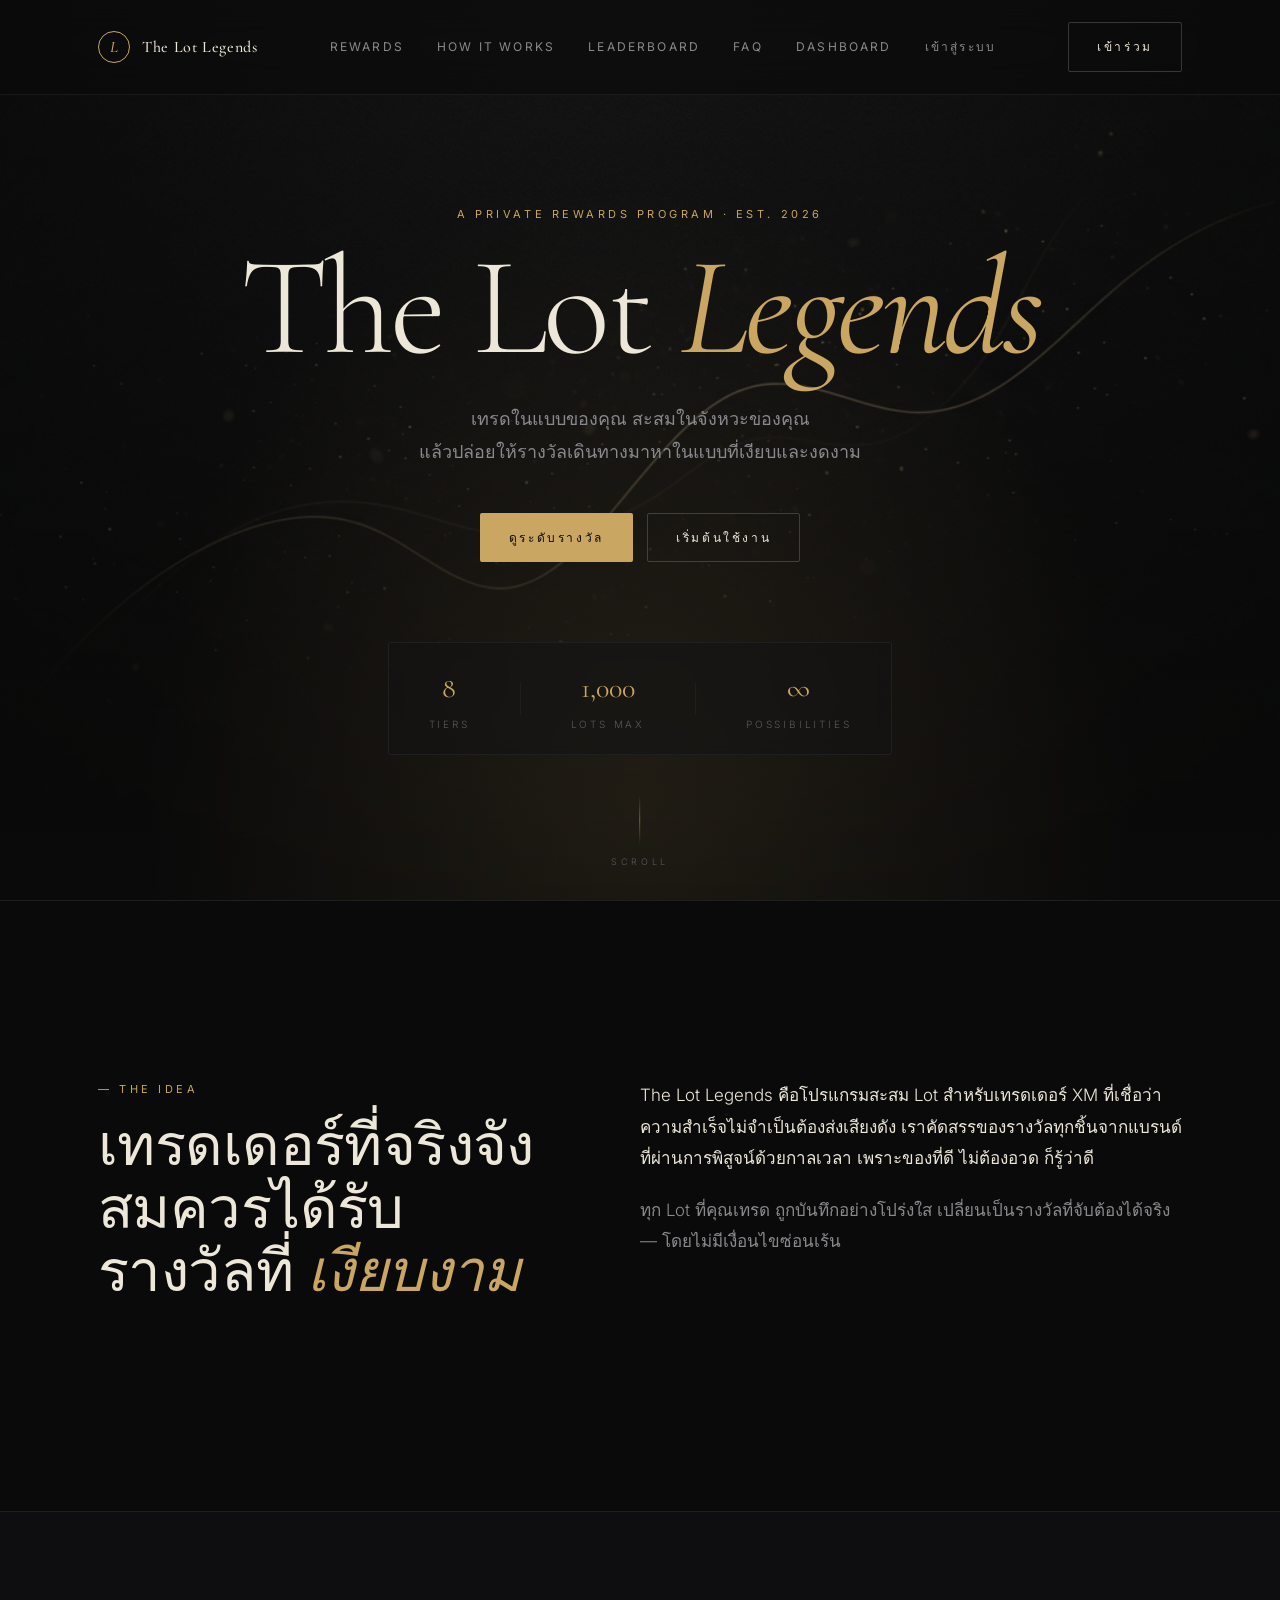
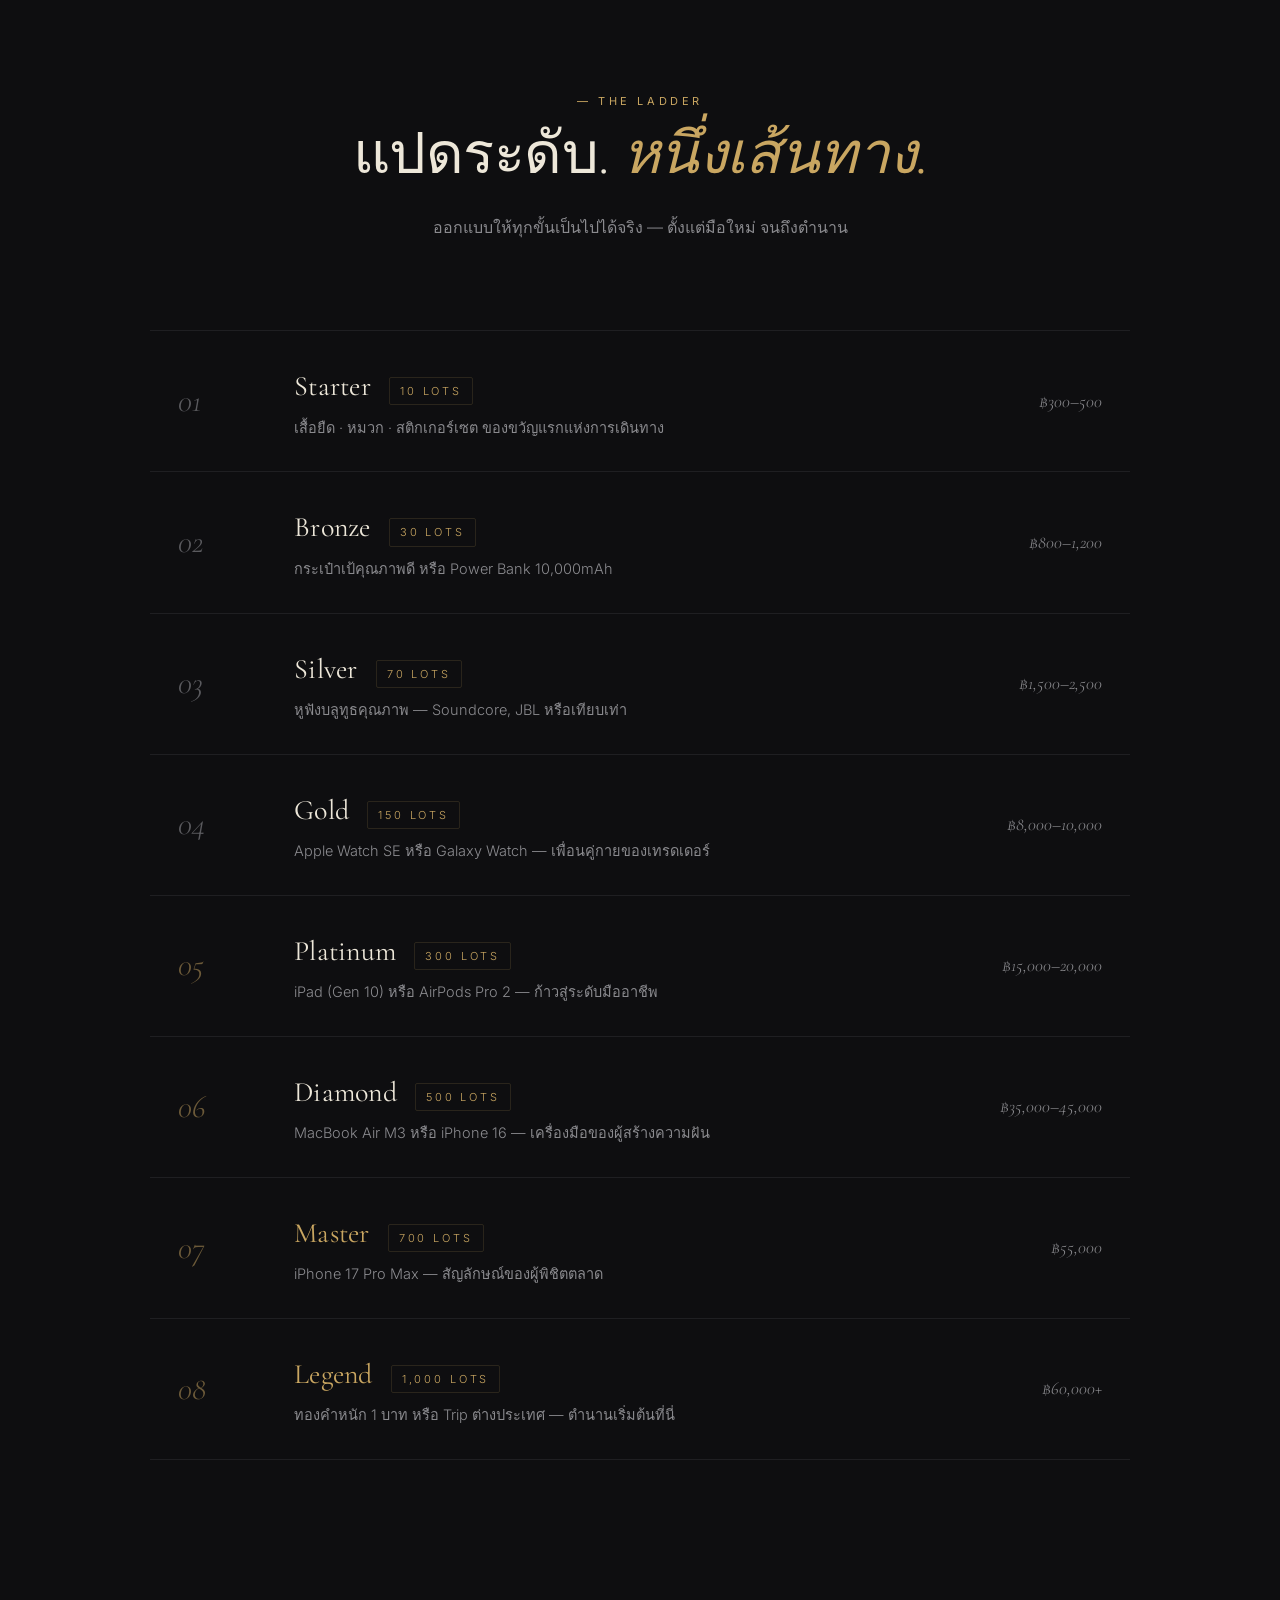
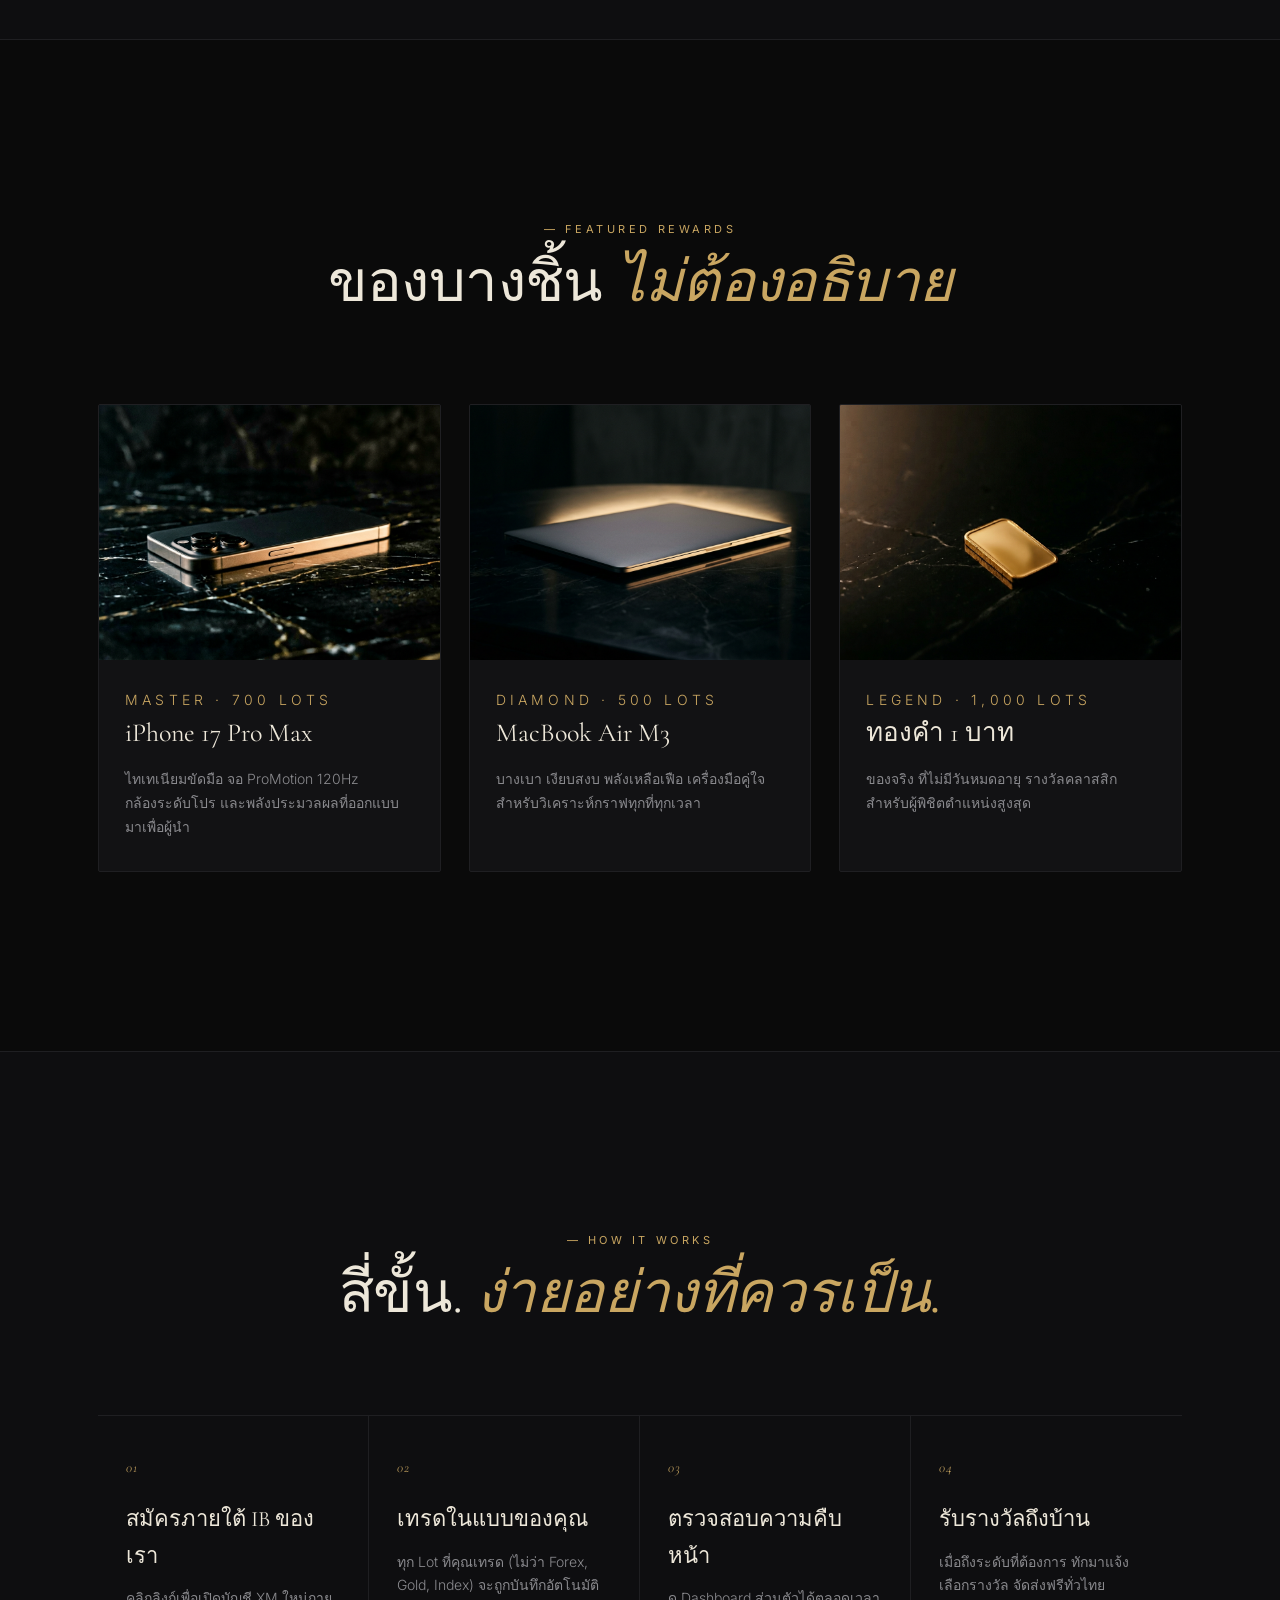
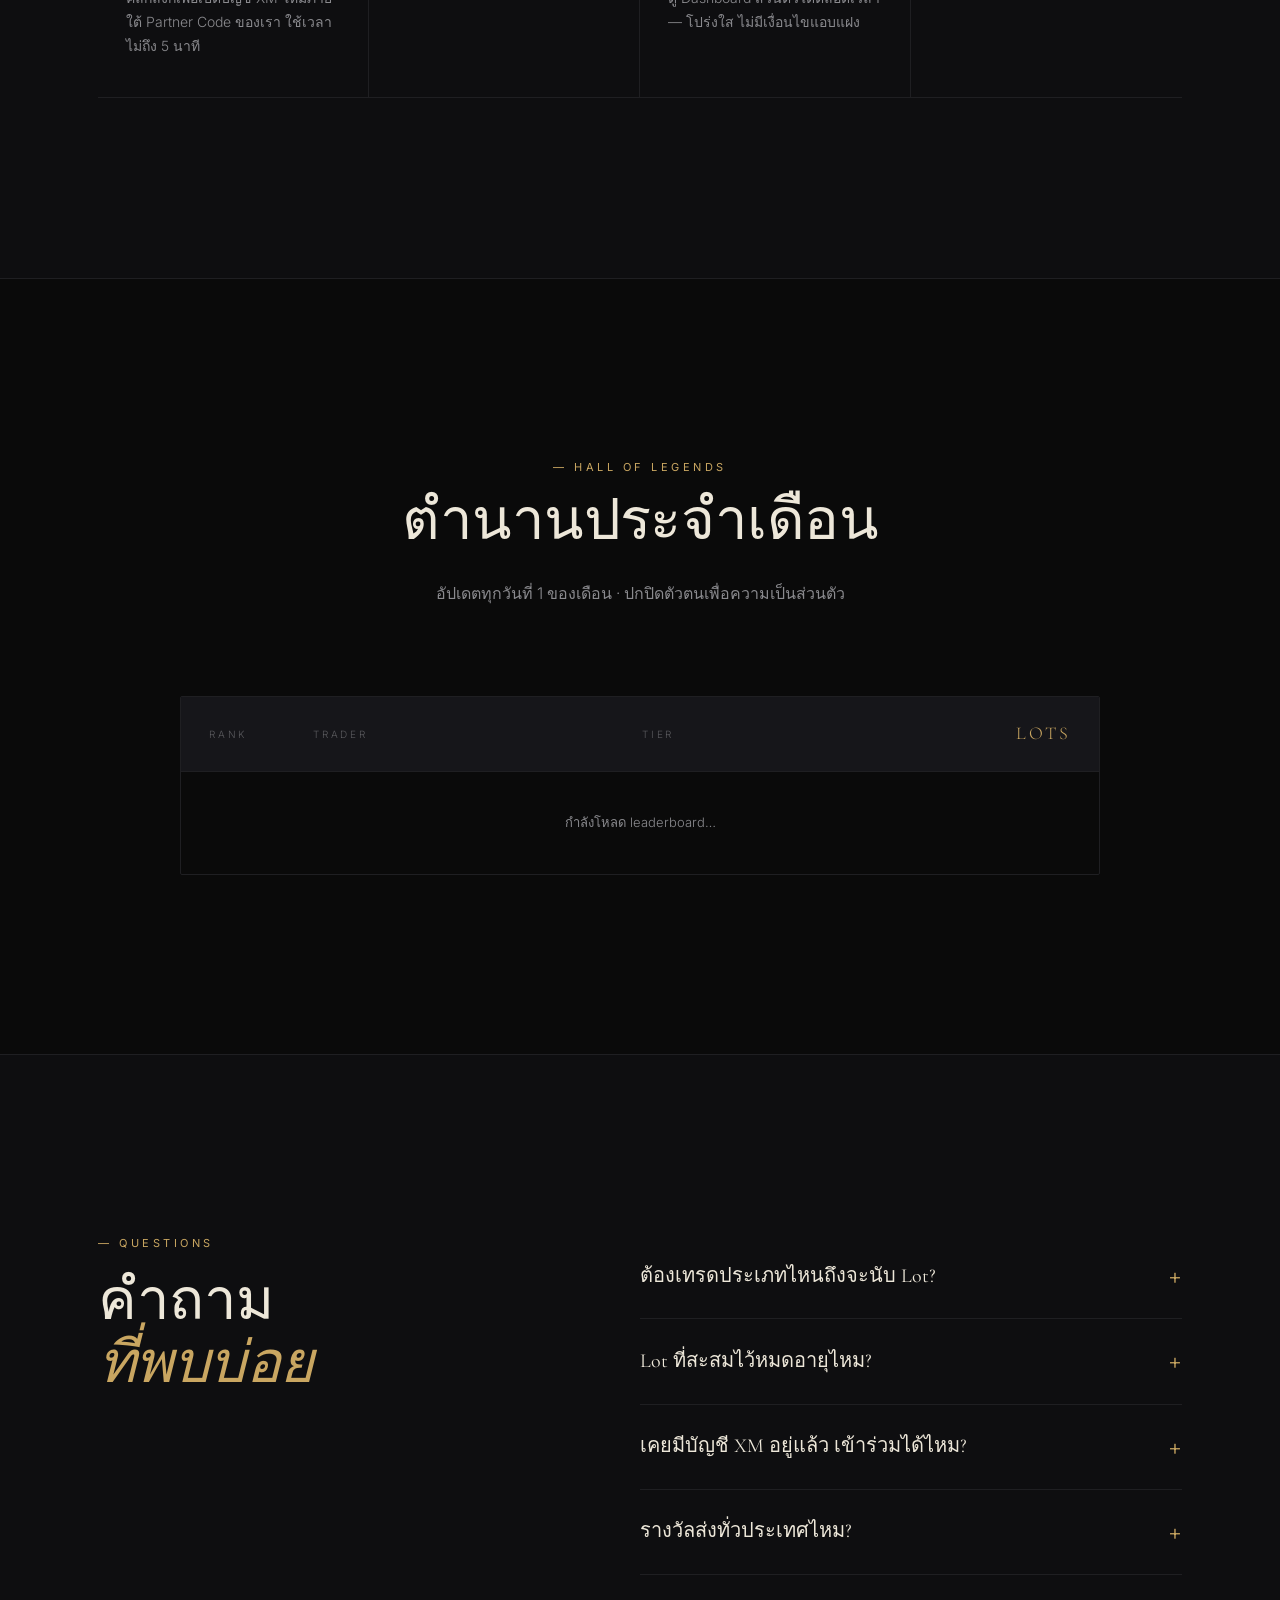
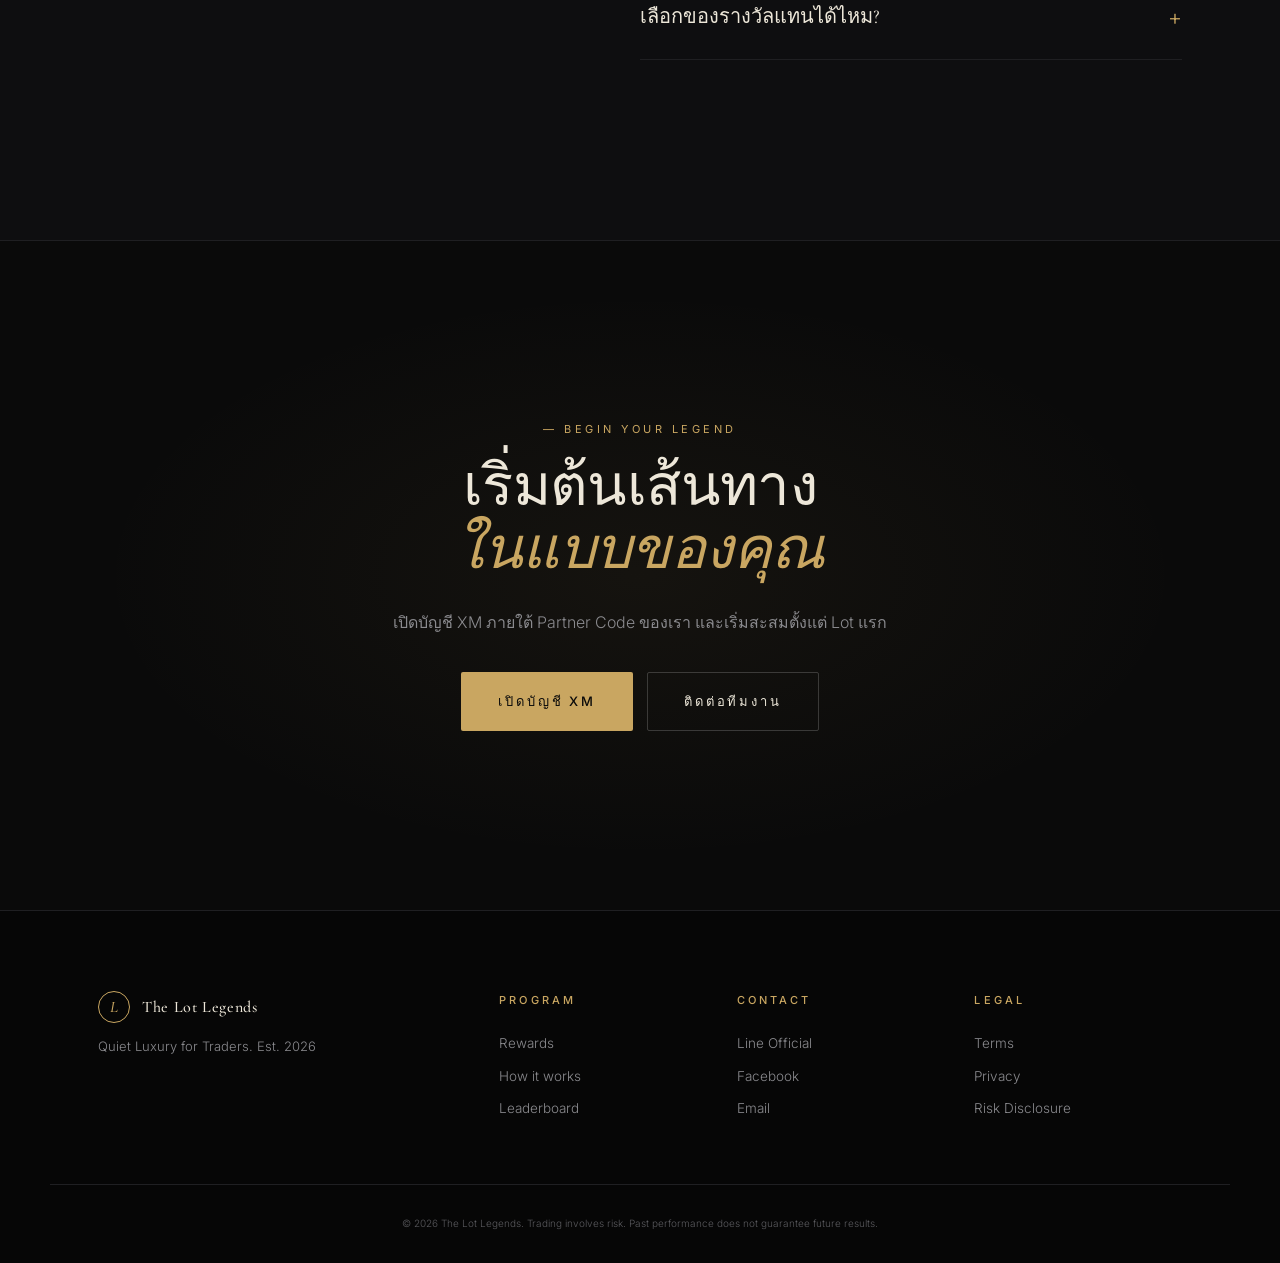
==== index.html @ 5cc2ef91 "Initial commit - The Lot Legends rewards platform Full-stack FastAPI + vanilla JS application: - Qui" ====
<!DOCTYPE html>
<html lang="th">
<head>
  <meta charset="UTF-8" />
  <meta name="viewport" content="width=device-width, initial-scale=1.0" />
  <title>The Lot Legends — Quiet Luxury for Traders</title>
  <meta name="description" content="The Lot Legends — โปรแกรมสะสม Lot สำหรับเทรดเดอร์ XM แลกของรางวัลระดับพรีเมียม เรียบหรู คลาสสิก ไม่ตะโกน" />

  <link rel="preconnect" href="https://fonts.googleapis.com" />
  <link rel="preconnect" href="https://fonts.gstatic.com" crossorigin />
  <link href="https://fonts.googleapis.com/css2?family=Cormorant+Garamond:wght@300;400;500;600&family=Inter:wght@300;400;500;600&display=swap" rel="stylesheet" />

  <link rel="stylesheet" href="styles.css" />
</head>
<body>

  <!-- ───────────── LOADING ───────────── -->
  <div class="loader" id="loader" aria-hidden="true">
    <div class="loader__mark">
      <svg viewBox="0 0 60 60" width="56" height="56" aria-hidden="true">
        <circle cx="30" cy="30" r="28" fill="none" stroke="currentColor" stroke-width="0.6" opacity="0.4"/>
      </svg>
      <span class="loader__letter">L</span>
    </div>
    <span class="loader__text">The Lot Legends</span>
  </div>

  <!-- ───────────── NAV ───────────── -->
  <header class="nav">
    <div class="nav__inner">
      <a href="index.html" class="brand">
        <span class="brand__mark">L</span>
        <span class="brand__text">The Lot Legends</span>
      </a>
      <nav class="nav__links">
        <a href="#tiers">Rewards</a>
        <a href="#how">How it works</a>
        <a href="#leaderboard">Leaderboard</a>
        <a href="#faq">FAQ</a>
        <a href="dashboard.html">Dashboard</a>
        <a href="login.html">เข้าสู่ระบบ</a>
      </nav>
      <a href="join.html" class="btn btn--ghost btn--nav">เข้าร่วม</a>

      <button class="nav__burger" id="nav-burger" aria-label="Open menu" aria-expanded="false">
        <span></span><span></span>
      </button>
    </div>
  </header>

  <!-- Mobile drawer -->
  <div class="drawer" id="drawer" aria-hidden="true">
    <nav class="drawer__links">
      <a href="#tiers">Rewards</a>
      <a href="#how">How it works</a>
      <a href="#leaderboard">Leaderboard</a>
      <a href="#faq">FAQ</a>
      <a href="dashboard.html">Dashboard</a>
      <a href="login.html">เข้าสู่ระบบ</a>
      <a href="join.html" class="drawer__cta">เข้าร่วมโปรแกรม</a>
    </nav>
    <p class="drawer__footer muted small">Quiet Luxury for Traders</p>
  </div>

  <!-- ───────────── HERO ───────────── -->
  <section class="hero">
    <div class="hero__bg" aria-hidden="true"></div>
    <div class="hero__veil" aria-hidden="true"></div>

    <div class="hero__inner">
      <p class="eyebrow">A Private Rewards Program · Est. 2026</p>
      <h1 class="hero__title">
        The Lot <em>Legends</em>
      </h1>
      <p class="hero__sub">
        เทรดในแบบของคุณ สะสมในจังหวะของคุณ<br/>
        แล้วปล่อยให้รางวัลเดินทางมาหาในแบบที่เงียบและงดงาม
      </p>

      <div class="hero__cta">
        <a href="#tiers" class="btn btn--gold">ดูระดับรางวัล</a>
        <a href="join.html" class="btn btn--ghost">เริ่มต้นใช้งาน</a>
      </div>

      <div class="hero__meta">
        <div><span class="num">8</span><span class="lbl">Tiers</span></div>
        <div class="vr"></div>
        <div><span class="num">1,000</span><span class="lbl">Lots Max</span></div>
        <div class="vr"></div>
        <div><span class="num">∞</span><span class="lbl">Possibilities</span></div>
      </div>
    </div>

    <div class="hero__scroll" aria-hidden="true">
      <span></span>
      <small>scroll</small>
    </div>
  </section>

  <!-- ───────────── ABOUT ───────────── -->
  <section class="about" id="about">
    <div class="container two-col">
      <div>
        <p class="eyebrow">— The Idea</p>
        <h2 class="h2">เทรดเดอร์ที่จริงจัง<br/>สมควรได้รับรางวัลที่ <em>เงียบงาม</em></h2>
      </div>
      <div class="about__body">
        <p>
          The Lot Legends คือโปรแกรมสะสม Lot สำหรับเทรดเดอร์ XM
          ที่เชื่อว่าความสำเร็จไม่จำเป็นต้องส่งเสียงดัง
          เราคัดสรรของรางวัลทุกชิ้นจากแบรนด์ที่ผ่านการพิสูจน์ด้วยกาลเวลา
          เพราะของที่ดี ไม่ต้องอวด ก็รู้ว่าดี
        </p>
        <p class="muted">
          ทุก Lot ที่คุณเทรด ถูกบันทึกอย่างโปร่งใส
          เปลี่ยนเป็นรางวัลที่จับต้องได้จริง — โดยไม่มีเงื่อนไขซ่อนเร้น
        </p>
      </div>
    </div>
  </section>

  <!-- ───────────── TIERS ───────────── -->
  <section class="tiers" id="tiers">
    <div class="container">
      <div class="section-head">
        <p class="eyebrow">— The Ladder</p>
        <h2 class="h2">แปดระดับ. <em>หนึ่งเส้นทาง.</em></h2>
        <p class="muted center">
          ออกแบบให้ทุกขั้นเป็นไปได้จริง — ตั้งแต่มือใหม่ จนถึงตำนาน
        </p>
      </div>

      <ol class="tier-list">
        <li class="tier" data-tier="starter">
          <div class="tier__rank">01</div>
          <div class="tier__body">
            <div class="tier__head">
              <h3>Starter</h3>
              <span class="tier__lots">10 Lots</span>
            </div>
            <p>เสื้อยืด · หมวก · สติกเกอร์เซต ของขวัญแรกแห่งการเดินทาง</p>
          </div>
          <div class="tier__value">฿300–500</div>
        </li>

        <li class="tier" data-tier="bronze">
          <div class="tier__rank">02</div>
          <div class="tier__body">
            <div class="tier__head">
              <h3>Bronze</h3>
              <span class="tier__lots">30 Lots</span>
            </div>
            <p>กระเป๋าเป้คุณภาพดี หรือ Power Bank 10,000mAh</p>
          </div>
          <div class="tier__value">฿800–1,200</div>
        </li>

        <li class="tier" data-tier="silver">
          <div class="tier__rank">03</div>
          <div class="tier__body">
            <div class="tier__head">
              <h3>Silver</h3>
              <span class="tier__lots">70 Lots</span>
            </div>
            <p>หูฟังบลูทูธคุณภาพ — Soundcore, JBL หรือเทียบเท่า</p>
          </div>
          <div class="tier__value">฿1,500–2,500</div>
        </li>

        <li class="tier" data-tier="gold">
          <div class="tier__rank">04</div>
          <div class="tier__body">
            <div class="tier__head">
              <h3>Gold</h3>
              <span class="tier__lots">150 Lots</span>
            </div>
            <p>Apple Watch SE หรือ Galaxy Watch — เพื่อนคู่กายของเทรดเดอร์</p>
          </div>
          <div class="tier__value">฿8,000–10,000</div>
        </li>

        <li class="tier tier--featured" data-tier="platinum">
          <div class="tier__rank">05</div>
          <div class="tier__body">
            <div class="tier__head">
              <h3>Platinum</h3>
              <span class="tier__lots">300 Lots</span>
            </div>
            <p>iPad (Gen 10) หรือ AirPods Pro 2 — ก้าวสู่ระดับมืออาชีพ</p>
          </div>
          <div class="tier__value">฿15,000–20,000</div>
        </li>

        <li class="tier tier--featured" data-tier="diamond">
          <div class="tier__rank">06</div>
          <div class="tier__body">
            <div class="tier__head">
              <h3>Diamond</h3>
              <span class="tier__lots">500 Lots</span>
            </div>
            <p>MacBook Air M3 หรือ iPhone 16 — เครื่องมือของผู้สร้างความฝัน</p>
          </div>
          <div class="tier__value">฿35,000–45,000</div>
        </li>

        <li class="tier tier--master" data-tier="master">
          <div class="tier__rank">07</div>
          <div class="tier__body">
            <div class="tier__head">
              <h3>Master</h3>
              <span class="tier__lots">700 Lots</span>
            </div>
            <p>iPhone 17 Pro Max — สัญลักษณ์ของผู้พิชิตตลาด</p>
          </div>
          <div class="tier__value">฿55,000</div>
        </li>

        <li class="tier tier--legend" data-tier="legend">
          <div class="tier__rank">08</div>
          <div class="tier__body">
            <div class="tier__head">
              <h3>Legend</h3>
              <span class="tier__lots">1,000 Lots</span>
            </div>
            <p>ทองคำหนัก 1 บาท หรือ Trip ต่างประเทศ — ตำนานเริ่มต้นที่นี่</p>
          </div>
          <div class="tier__value">฿60,000+</div>
        </li>
      </ol>
    </div>
  </section>

  <!-- ───────────── FEATURED CARDS ───────────── -->
  <section class="featured">
    <div class="container">
      <div class="section-head">
        <p class="eyebrow">— Featured Rewards</p>
        <h2 class="h2">ของบางชิ้น <em>ไม่ต้องอธิบาย</em></h2>
      </div>

      <div class="cards">
        <article class="card">
          <div class="card__img">
            <img src="assets/tier-iphone.png" alt="iPhone 17 Pro Max" loading="lazy" />
          </div>
          <div class="card__body">
            <p class="card__tier">Master · 700 Lots</p>
            <h3>iPhone 17 Pro Max</h3>
            <p class="muted">
              ไทเทเนียมขัดมือ จอ ProMotion 120Hz กล้องระดับโปร
              และพลังประมวลผลที่ออกแบบมาเพื่อผู้นำ
            </p>
          </div>
        </article>

        <article class="card">
          <div class="card__img">
            <img src="assets/tier-macbook.png" alt="MacBook Air M3" loading="lazy" />
          </div>
          <div class="card__body">
            <p class="card__tier">Diamond · 500 Lots</p>
            <h3>MacBook Air M3</h3>
            <p class="muted">
              บางเบา เงียบสงบ พลังเหลือเฟือ
              เครื่องมือคู่ใจสำหรับวิเคราะห์กราฟทุกที่ทุกเวลา
            </p>
          </div>
        </article>

        <article class="card">
          <div class="card__img">
            <img src="assets/tier-gold.png" alt="ทองคำ 1 บาท" loading="lazy" />
          </div>
          <div class="card__body">
            <p class="card__tier">Legend · 1,000 Lots</p>
            <h3>ทองคำ 1 บาท</h3>
            <p class="muted">
              ของจริง ที่ไม่มีวันหมดอายุ
              รางวัลคลาสสิกสำหรับผู้พิชิตตำแหน่งสูงสุด
            </p>
          </div>
        </article>
      </div>
    </div>
  </section>

  <!-- ───────────── HOW IT WORKS ───────────── -->
  <section class="how" id="how">
    <div class="container">
      <div class="section-head">
        <p class="eyebrow">— How It Works</p>
        <h2 class="h2">สี่ขั้น. <em>ง่ายอย่างที่ควรเป็น.</em></h2>
      </div>

      <ol class="steps">
        <li>
          <span class="steps__num">01</span>
          <h4>สมัครภายใต้ IB ของเรา</h4>
          <p>คลิกลิงก์เพื่อเปิดบัญชี XM ใหม่ภายใต้ Partner Code ของเรา ใช้เวลาไม่ถึง 5 นาที</p>
        </li>
        <li>
          <span class="steps__num">02</span>
          <h4>เทรดในแบบของคุณ</h4>
          <p>ทุก Lot ที่คุณเทรด (ไม่ว่า Forex, Gold, Index) จะถูกบันทึกอัตโนมัติ</p>
        </li>
        <li>
          <span class="steps__num">03</span>
          <h4>ตรวจสอบความคืบหน้า</h4>
          <p>ดู Dashboard ส่วนตัวได้ตลอดเวลา — โปร่งใส ไม่มีเงื่อนไขแอบแฝง</p>
        </li>
        <li>
          <span class="steps__num">04</span>
          <h4>รับรางวัลถึงบ้าน</h4>
          <p>เมื่อถึงระดับที่ต้องการ ทักมาแจ้งเลือกรางวัล จัดส่งฟรีทั่วไทย</p>
        </li>
      </ol>
    </div>
  </section>

  <!-- ───────────── LEADERBOARD ───────────── -->
  <section class="leaderboard" id="leaderboard">
    <div class="container">
      <div class="section-head">
        <p class="eyebrow">— Hall of Legends</p>
        <h2 class="h2">ตำนานประจำเดือน</h2>
        <p class="muted center">อัปเดตทุกวันที่ 1 ของเดือน · ปกปิดตัวตนเพื่อความเป็นส่วนตัว</p>
      </div>

      <div class="board" id="leaderboard-board">
        <div class="board__row board__row--head">
          <span>Rank</span>
          <span>Trader</span>
          <span>Tier</span>
          <span class="num-col">Lots</span>
        </div>
        <div class="board__row board__row--placeholder">
          <span class="muted small" style="grid-column:1/-1;text-align:center;padding:18px 0;">กำลังโหลด leaderboard…</span>
        </div>
      </div>
    </div>
  </section>

  <!-- ───────────── FAQ ───────────── -->
  <section class="faq" id="faq">
    <div class="container two-col">
      <div>
        <p class="eyebrow">— Questions</p>
        <h2 class="h2">คำถาม<br/><em>ที่พบบ่อย</em></h2>
      </div>

      <div class="faq__list">
        <details>
          <summary>ต้องเทรดประเภทไหนถึงจะนับ Lot?</summary>
          <p>นับทุก Instrument ที่ XM เปิดเทรด — Forex, Gold, Crypto, Index, Stocks ตามมาตรฐาน Standard Lot ของ XM</p>
        </details>
        <details>
          <summary>Lot ที่สะสมไว้หมดอายุไหม?</summary>
          <p>ไม่หมดอายุ คุณสะสมในจังหวะของคุณเอง ไม่ต้องเร่งรีบ ไม่ตะโกนเรียกร้อง</p>
        </details>
        <details>
          <summary>เคยมีบัญชี XM อยู่แล้ว เข้าร่วมได้ไหม?</summary>
          <p>หากยังไม่ได้อยู่ใต้ IB ของเรา ต้องเปิดบัญชีใหม่ภายใต้ Partner Code เพื่อให้ระบบนับ Lot ได้ถูกต้อง</p>
        </details>
        <details>
          <summary>รางวัลส่งทั่วประเทศไหม?</summary>
          <p>ส่งฟรีทั่วประเทศไทยผ่าน Kerry / Flash Express พร้อมประกันสินค้า 100%</p>
        </details>
        <details>
          <summary>เลือกของรางวัลแทนได้ไหม?</summary>
          <p>ได้ในมูลค่าเทียบเท่า เช่น แทน iPhone ด้วย iPad หรือทอง สามารถพูดคุยกับทีมได้</p>
        </details>
      </div>
    </div>
  </section>

  <!-- ───────────── FINAL CTA ───────────── -->
  <section class="cta" id="join">
    <div class="container cta__inner">
      <p class="eyebrow">— Begin Your Legend</p>
      <h2 class="h2 cta__title">
        เริ่มต้นเส้นทาง<br/><em>ในแบบของคุณ</em>
      </h2>
      <p class="muted">เปิดบัญชี XM ภายใต้ Partner Code ของเรา และเริ่มสะสมตั้งแต่ Lot แรก</p>
      <div class="cta__buttons">
        <a href="join.html" class="btn btn--gold btn--lg">เปิดบัญชี XM</a>
        <a href="#" class="btn btn--ghost btn--lg">ติดต่อทีมงาน</a>
      </div>
    </div>
  </section>

  <!-- ───────────── FOOTER ───────────── -->
  <footer class="footer">
    <div class="container footer__inner">
      <div>
        <a href="#" class="brand">
          <span class="brand__mark">L</span>
          <span class="brand__text">The Lot Legends</span>
        </a>
        <p class="muted small">Quiet Luxury for Traders. Est. 2026</p>
      </div>
      <div class="footer__cols">
        <div>
          <h5>Program</h5>
          <a href="#tiers">Rewards</a>
          <a href="#how">How it works</a>
          <a href="#leaderboard">Leaderboard</a>
        </div>
        <div>
          <h5>Contact</h5>
          <a href="#">Line Official</a>
          <a href="#">Facebook</a>
          <a href="#">Email</a>
        </div>
        <div>
          <h5>Legal</h5>
          <a href="#">Terms</a>
          <a href="#">Privacy</a>
          <a href="#">Risk Disclosure</a>
        </div>
      </div>
    </div>
    <div class="container footer__bottom">
      <small>© 2026 The Lot Legends. Trading involves risk. Past performance does not guarantee future results.</small>
    </div>
  </footer>

  <script src="api.js"></script>
  <script src="script.js"></script>
  <script>
    (async () => {
      const board = document.getElementById('leaderboard-board');
      if (!board) return;
      try {
        const rows = await window.LotLegends.leaderboard(8);
        board.querySelectorAll('.board__row:not(.board__row--head)').forEach(r => r.remove());
        if (!rows.length) {
          board.insertAdjacentHTML('beforeend', `
            <div class="board__row"><span class="muted small" style="grid-column:1/-1;text-align:center;padding:18px 0;">
              ยังไม่มีตำนาน · เป็นคนแรกที่สะสม Lot สิ
            </span></div>`);
          return;
        }
        const rankClass = (i) => i === 1 ? 'gold' : i === 2 ? 'silver' : i === 3 ? 'bronze' : '';
        rows.forEach(r => {
          board.insertAdjacentHTML('beforeend', `
            <div class="board__row">
              <span class="rank ${rankClass(r.rank)}">${String(r.rank).padStart(2, '0')}</span>
              <span>${r.handle}</span>
              <span><i class="dot dot--${r.tier_key}"></i> ${r.tier_name}</span>
              <span class="num-col">${(r.total_lots).toLocaleString('en-US', { maximumFractionDigits: 0 })}</span>
            </div>`);
        });
      } catch (e) {
        console.warn('leaderboard fetch failed', e);
      }
    })();
  </script>
</body>
</html>
---- styles.css ----
/* ─────────────────────────────────────────────
   The Lot Legends — Quiet Luxury Theme
   ───────────────────────────────────────────── */

:root {
  /* Palette */
  --bg:           #0A0A0A;
  --bg-soft:      #0E0E10;
  --surface:     #121214;
  --surface-2:   #16161A;
  --line:         #1F1F22;
  --line-soft:   rgba(255,255,255,0.06);

  --ink:           #EDE7D9;   /* warm ivory */
  --ink-muted:    #8A8A8E;
  --ink-faint:    #5A5A5E;

  --gold:           #C9A661;   /* champagne */
  --gold-soft:     rgba(201,166,97,0.5);
  --gold-faint:    rgba(201,166,97,0.15);

  /* Type */
  --serif:  'Cormorant Garamond', 'Times New Roman', serif;
  --sans:   'Inter', -apple-system, system-ui, sans-serif;

  /* Sizing */
  --radius:    2px;
  --max:        1180px;

  /* Motion */
  --ease: cubic-bezier(.22,.61,.36,1);
}

/* ───── Reset ───── */
*, *::before, *::after { box-sizing: border-box; }
html, body { margin: 0; padding: 0; }
body {
  font-family: var(--sans);
  font-weight: 300;
  font-size: 16px;
  line-height: 1.65;
  color: var(--ink);
  background: var(--bg);
  -webkit-font-smoothing: antialiased;
  text-rendering: optimizeLegibility;
  overflow-x: hidden;
}
img { max-width: 100%; display: block; }
a { color: inherit; text-decoration: none; transition: color .3s var(--ease); }
button { font-family: inherit; cursor: pointer; }
ol, ul { list-style: none; padding: 0; margin: 0; }

::selection { background: var(--gold-faint); color: var(--ink); }

/* ───── Layout helpers ───── */
.container {
  width: 100%;
  max-width: var(--max);
  margin: 0 auto;
  padding: 0 clamp(20px, 4vw, 48px);
}

.eyebrow {
  font-family: var(--sans);
  font-size: 11px;
  font-weight: 400;
  letter-spacing: 0.32em;
  text-transform: uppercase;
  color: var(--gold);
  margin: 0 0 18px;
}

.h2 {
  font-family: var(--serif);
  font-weight: 300;
  font-size: clamp(34px, 5vw, 58px);
  line-height: 1.08;
  letter-spacing: -0.01em;
  margin: 0 0 28px;
  color: var(--ink);
}
.h2 em {
  font-style: italic;
  font-weight: 400;
  color: var(--gold);
}

.muted     { color: var(--ink-muted); }
.muted.small { font-size: 13px; }
.muted.center { text-align: center; max-width: 560px; margin: 0 auto; }

.section-head {
  text-align: center;
  margin-bottom: clamp(50px, 7vw, 90px);
}
.section-head .eyebrow,
.section-head .h2 { display: block; }
.section-head .eyebrow { margin-bottom: 14px; }

.two-col {
  display: grid;
  grid-template-columns: 1fr 1.2fr;
  gap: clamp(40px, 7vw, 100px);
  align-items: start;
}
@media (max-width: 820px) {
  .two-col { grid-template-columns: 1fr; gap: 40px; }
}

/* ───── Buttons ───── */
.btn {
  display: inline-flex;
  align-items: center;
  justify-content: center;
  padding: 14px 28px;
  font-size: 12px;
  letter-spacing: 0.22em;
  text-transform: uppercase;
  font-weight: 500;
  border: 1px solid transparent;
  border-radius: var(--radius);
  transition: all .35s var(--ease);
  white-space: nowrap;
}
.btn--lg { padding: 18px 36px; font-size: 13px; }

.btn--gold {
  background: var(--gold);
  color: #0A0A0A;
}
.btn--gold:hover {
  background: transparent;
  color: var(--gold);
  border-color: var(--gold);
}

.btn--ghost {
  border-color: rgba(255,255,255,0.18);
  color: var(--ink);
  background: transparent;
}
.btn--ghost:hover {
  border-color: var(--gold);
  color: var(--gold);
}

/* ───── Nav ───── */
.nav {
  position: fixed;
  top: 0; left: 0; right: 0;
  z-index: 100;
  padding: 22px 0;
  background: rgba(10,10,10,0.6);
  backdrop-filter: blur(18px) saturate(140%);
  -webkit-backdrop-filter: blur(18px) saturate(140%);
  border-bottom: 1px solid var(--line-soft);
  transition: padding .35s var(--ease), background .35s var(--ease);
}
.nav.is-scrolled { padding: 14px 0; background: rgba(10,10,10,0.85); }

.nav__inner {
  max-width: var(--max);
  margin: 0 auto;
  padding: 0 clamp(20px, 4vw, 48px);
  display: flex;
  align-items: center;
  justify-content: space-between;
  gap: 24px;
}

.brand {
  display: inline-flex;
  align-items: center;
  gap: 12px;
  font-family: var(--serif);
  font-weight: 500;
}
.brand__mark {
  display: grid;
  place-items: center;
  width: 32px; height: 32px;
  border: 1px solid var(--gold);
  color: var(--gold);
  font-size: 16px;
  font-style: italic;
  border-radius: 50%;
}
.brand__text {
  font-size: 16px;
  letter-spacing: 0.04em;
  color: var(--ink);
  white-space: nowrap;
}

.nav__links { display: flex; gap: clamp(20px, 2.6vw, 36px); align-items: center; }
.nav__links a {
  font-size: 12px;
  letter-spacing: 0.18em;
  text-transform: uppercase;
  color: var(--ink-muted);
  font-weight: 400;
  white-space: nowrap;
}
.nav__links a:hover { color: var(--gold); }

@media (max-width: 820px) {
  .nav__links { display: none; }
}

/* ───── Hero ───── */
.hero {
  position: relative;
  min-height: 100vh;
  padding: 140px 0 80px;
  display: grid;
  align-items: center;
  overflow: hidden;
  isolation: isolate;
}
.hero__bg {
  position: absolute; inset: 0;
  background: url('assets/hero-bg.png') center/cover no-repeat;
  z-index: -2;
  opacity: 0.85;
}
.hero__veil {
  position: absolute; inset: 0;
  background:
    radial-gradient(ellipse at 50% 90%, rgba(201,166,97,0.10), transparent 55%),
    linear-gradient(180deg, rgba(10,10,10,0.55) 0%, rgba(10,10,10,0.7) 50%, var(--bg) 100%);
  z-index: -1;
}

.hero__inner {
  max-width: var(--max);
  margin: 0 auto;
  padding: 0 clamp(20px, 4vw, 48px);
  text-align: center;
}

.hero__title {
  font-family: var(--serif);
  font-weight: 300;
  font-size: clamp(54px, 11vw, 140px);
  line-height: 0.95;
  letter-spacing: -0.025em;
  margin: 0 0 28px;
  color: var(--ink);
}
.hero__title em {
  font-style: italic;
  font-weight: 400;
  color: var(--gold);
}

.hero__sub {
  font-size: clamp(15px, 1.5vw, 18px);
  line-height: 1.85;
  color: var(--ink-muted);
  margin: 0 auto 44px;
  max-width: 560px;
  font-weight: 300;
}

.hero__cta {
  display: flex;
  gap: 14px;
  justify-content: center;
  flex-wrap: wrap;
  margin-bottom: 80px;
}

.hero__meta {
  display: inline-flex;
  align-items: center;
  gap: clamp(20px, 4vw, 50px);
  padding: 22px 40px;
  border: 1px solid var(--line);
  background: rgba(18,18,20,0.5);
  backdrop-filter: blur(8px);
  border-radius: var(--radius);
}
.hero__meta > div {
  display: flex;
  flex-direction: column;
  align-items: center;
  gap: 4px;
}
.hero__meta .num {
  font-family: var(--serif);
  font-size: 28px;
  color: var(--gold);
  font-weight: 400;
}
.hero__meta .lbl {
  font-size: 10px;
  letter-spacing: 0.28em;
  text-transform: uppercase;
  color: var(--ink-faint);
}
.hero__meta .vr {
  width: 1px;
  height: 32px;
  background: var(--line);
}

.hero__scroll {
  position: absolute;
  bottom: 30px; left: 50%;
  transform: translateX(-50%);
  display: flex;
  flex-direction: column;
  align-items: center;
  gap: 10px;
  color: var(--ink-faint);
}
.hero__scroll span {
  width: 1px; height: 50px;
  background: linear-gradient(to bottom, transparent, var(--gold-soft), transparent);
  animation: scrollLine 2.4s ease-in-out infinite;
}
.hero__scroll small {
  font-size: 9px;
  letter-spacing: 0.4em;
  text-transform: uppercase;
}
@keyframes scrollLine {
  0%, 100% { opacity: 0.3; transform: scaleY(1); }
  50%      { opacity: 1;   transform: scaleY(1.2); }
}

/* ───── About ───── */
.about {
  padding: clamp(100px, 14vw, 180px) 0;
  border-top: 1px solid var(--line);
}
.about__body p { margin: 0 0 20px; font-size: 17px; line-height: 1.85; }

/* ───── Tiers ───── */
.tiers {
  padding: clamp(100px, 14vw, 180px) 0;
  background: var(--bg-soft);
  border-top: 1px solid var(--line);
  border-bottom: 1px solid var(--line);
}

.tier-list {
  display: flex;
  flex-direction: column;
  gap: 0;
  max-width: 980px;
  margin: 0 auto;
  border-top: 1px solid var(--line);
}

.tier {
  display: grid;
  grid-template-columns: 80px 1fr auto;
  gap: 36px;
  align-items: center;
  padding: 32px 28px;
  border-bottom: 1px solid var(--line);
  transition: background .4s var(--ease), padding-left .4s var(--ease);
  position: relative;
}
.tier::before {
  content: '';
  position: absolute;
  left: 0; top: 50%;
  transform: translateY(-50%);
  width: 0;
  height: 1px;
  background: var(--gold);
  transition: width .5s var(--ease);
}
.tier:hover {
  background: var(--surface);
  padding-left: 40px;
}
.tier:hover::before { width: 24px; }

.tier__rank {
  font-family: var(--serif);
  font-size: 32px;
  font-weight: 300;
  color: var(--ink-faint);
  font-style: italic;
}

.tier__head {
  display: flex;
  align-items: baseline;
  gap: 18px;
  margin-bottom: 6px;
}
.tier__head h3 {
  font-family: var(--serif);
  font-size: 28px;
  font-weight: 400;
  margin: 0;
  color: var(--ink);
  letter-spacing: 0.01em;
}
.tier__lots {
  font-size: 11px;
  letter-spacing: 0.26em;
  text-transform: uppercase;
  color: var(--gold);
  padding: 4px 10px;
  border: 1px solid var(--gold-faint);
  border-radius: var(--radius);
}
.tier__body p {
  margin: 0;
  color: var(--ink-muted);
  font-size: 14.5px;
}

.tier__value {
  font-family: var(--serif);
  font-size: 18px;
  font-style: italic;
  color: var(--ink-muted);
  white-space: nowrap;
}

.tier--featured .tier__rank,
.tier--master .tier__rank,
.tier--legend .tier__rank { color: var(--gold-soft); }

.tier--master .tier__head h3,
.tier--legend .tier__head h3 { color: var(--gold); }

@media (max-width: 720px) {
  .tier {
    grid-template-columns: 50px 1fr;
    gap: 18px;
    padding: 24px 16px;
  }
  .tier:hover { padding-left: 22px; }
  .tier__value {
    grid-column: 2;
    font-size: 14px;
    margin-top: 4px;
  }
  .tier__rank { font-size: 22px; }
  .tier__head { flex-wrap: wrap; gap: 10px; }
  .tier__head h3 { font-size: 22px; }
}

/* ───── Featured cards ───── */
.featured {
  padding: clamp(100px, 14vw, 180px) 0;
}
.cards {
  display: grid;
  grid-template-columns: repeat(3, 1fr);
  gap: 28px;
}
@media (max-width: 900px) { .cards { grid-template-columns: 1fr; } }

.card {
  background: var(--surface);
  border: 1px solid var(--line);
  border-radius: var(--radius);
  overflow: hidden;
  transition: transform .5s var(--ease), border-color .4s var(--ease);
}
.card:hover {
  transform: translateY(-6px);
  border-color: var(--gold-soft);
}
.card__img {
  aspect-ratio: 4/3;
  overflow: hidden;
  background: #000;
}
.card__img img {
  width: 100%; height: 100%;
  object-fit: cover;
  transition: transform 1s var(--ease);
}
.card:hover .card__img img { transform: scale(1.04); }

.card__body { padding: 28px 26px 32px; }
.card__tier {
  font-size: 10px;
  letter-spacing: 0.3em;
  text-transform: uppercase;
  color: var(--gold);
  margin: 0 0 10px;
}
.card__body h3 {
  font-family: var(--serif);
  font-size: 26px;
  font-weight: 400;
  margin: 0 0 12px;
  color: var(--ink);
}
.card__body p { margin: 0; font-size: 14px; line-height: 1.7; }

/* ───── How / Steps ───── */
.how {
  padding: clamp(100px, 14vw, 180px) 0;
  background: var(--bg-soft);
  border-top: 1px solid var(--line);
  border-bottom: 1px solid var(--line);
}

.steps {
  display: grid;
  grid-template-columns: repeat(4, 1fr);
  gap: 0;
  border-top: 1px solid var(--line);
}
.steps li {
  padding: 40px 28px;
  border-right: 1px solid var(--line);
  border-bottom: 1px solid var(--line);
  transition: background .4s var(--ease);
}
.steps li:last-child { border-right: none; }
.steps li:hover { background: var(--surface); }

.steps__num {
  font-family: var(--serif);
  font-size: 14px;
  font-style: italic;
  color: var(--gold);
  letter-spacing: 0.1em;
  display: block;
  margin-bottom: 22px;
}
.steps h4 {
  font-family: var(--serif);
  font-size: 22px;
  font-weight: 400;
  margin: 0 0 12px;
  color: var(--ink);
}
.steps p {
  margin: 0;
  font-size: 14px;
  color: var(--ink-muted);
  line-height: 1.7;
}
@media (max-width: 900px) {
  .steps { grid-template-columns: repeat(2, 1fr); }
  .steps li:nth-child(2n) { border-right: none; }
}
@media (max-width: 540px) {
  .steps { grid-template-columns: 1fr; }
  .steps li { border-right: none; }
}

/* ───── Leaderboard ───── */
.leaderboard {
  padding: clamp(100px, 14vw, 180px) 0;
}

.board {
  max-width: 920px;
  margin: 0 auto;
  border: 1px solid var(--line);
  border-radius: var(--radius);
  overflow: hidden;
}
.board__row {
  display: grid;
  grid-template-columns: 80px 1fr 1fr 100px;
  gap: 24px;
  align-items: center;
  padding: 22px 28px;
  border-bottom: 1px solid var(--line);
  font-size: 14px;
  transition: background .35s var(--ease);
}
.board__row:last-child { border-bottom: none; }
.board__row:not(.board__row--head):hover { background: var(--surface); }

.board__row--head {
  background: var(--surface-2);
  font-size: 10px;
  letter-spacing: 0.28em;
  text-transform: uppercase;
  color: var(--ink-faint);
}

.num-col { text-align: right; font-variant-numeric: tabular-nums; color: var(--gold); font-family: var(--serif); font-size: 18px; }

.rank {
  font-family: var(--serif);
  font-size: 20px;
  font-style: italic;
  color: var(--ink-faint);
}
.rank.gold   { color: var(--gold); }
.rank.silver { color: #C9C9C9; }
.rank.bronze { color: #B07A4A; }

.dot {
  display: inline-block;
  width: 7px; height: 7px;
  border-radius: 50%;
  margin-right: 10px;
  vertical-align: middle;
}
.dot--legend  { background: var(--gold); box-shadow: 0 0 12px var(--gold-soft); }
.dot--master  { background: var(--gold-soft); }
.dot--diamond { background: #9DA8B8; }

@media (max-width: 720px) {
  .board__row {
    grid-template-columns: 50px 1fr 80px;
    padding: 18px 16px;
    gap: 12px;
  }
  .board__row > :nth-child(3) { display: none; }
}

/* ───── FAQ ───── */
.faq {
  padding: clamp(100px, 14vw, 180px) 0;
  background: var(--bg-soft);
  border-top: 1px solid var(--line);
  border-bottom: 1px solid var(--line);
}

.faq__list { display: flex; flex-direction: column; }
.faq__list details {
  border-bottom: 1px solid var(--line);
  padding: 24px 0;
  transition: padding .3s var(--ease);
}
.faq__list details[open] { padding-bottom: 30px; }
.faq__list summary {
  font-family: var(--serif);
  font-size: 20px;
  font-weight: 400;
  cursor: pointer;
  list-style: none;
  display: flex;
  justify-content: space-between;
  align-items: center;
  gap: 24px;
  color: var(--ink);
  transition: color .3s var(--ease);
}
.faq__list summary::-webkit-details-marker { display: none; }
.faq__list summary::after {
  content: '+';
  font-family: var(--sans);
  color: var(--gold);
  font-size: 22px;
  font-weight: 300;
  transition: transform .35s var(--ease);
}
.faq__list details[open] summary::after { transform: rotate(45deg); }
.faq__list summary:hover { color: var(--gold); }
.faq__list details p {
  margin: 16px 0 0;
  color: var(--ink-muted);
  font-size: 15px;
  line-height: 1.8;
  max-width: 90%;
}

/* ───── CTA ───── */
.cta {
  padding: clamp(100px, 14vw, 180px) 0;
  position: relative;
  overflow: hidden;
}
.cta::before {
  content: '';
  position: absolute;
  inset: 0;
  background: radial-gradient(ellipse at 50% 50%, rgba(201,166,97,0.06), transparent 60%);
  pointer-events: none;
}
.cta__inner { text-align: center; position: relative; }
.cta__title { margin: 14px 0 28px; }
.cta__buttons {
  display: flex;
  gap: 14px;
  justify-content: center;
  flex-wrap: wrap;
  margin-top: 36px;
}

/* ───── Footer ───── */
.footer {
  padding: 80px 0 30px;
  border-top: 1px solid var(--line);
  background: #060606;
}
.footer__inner {
  display: grid;
  grid-template-columns: 1fr 2fr;
  gap: 60px;
  margin-bottom: 60px;
}
@media (max-width: 820px) {
  .footer__inner { grid-template-columns: 1fr; gap: 40px; }
}

.footer__cols {
  display: grid;
  grid-template-columns: repeat(3, 1fr);
  gap: 30px;
}
@media (max-width: 540px) { .footer__cols { grid-template-columns: 1fr 1fr; } }

.footer__cols h5 {
  font-family: var(--sans);
  font-size: 11px;
  letter-spacing: 0.28em;
  text-transform: uppercase;
  color: var(--gold);
  margin: 0 0 18px;
  font-weight: 500;
}
.footer__cols a {
  display: block;
  font-size: 13.5px;
  color: var(--ink-muted);
  padding: 5px 0;
}
.footer__cols a:hover { color: var(--ink); }

.footer__bottom {
  padding-top: 28px;
  border-top: 1px solid var(--line);
  text-align: center;
  color: var(--ink-faint);
  font-size: 12px;
}

/* ───── Reveal animation ───── */
.reveal {
  opacity: 0;
  transform: translateY(24px);
  transition: opacity .9s var(--ease), transform .9s var(--ease);
}
.reveal.is-visible {
  opacity: 1;
  transform: none;
}

/* ─────────────────────────────────────────────
   Loader
   ───────────────────────────────────────────── */
.loader {
  position: fixed;
  inset: 0;
  z-index: 9999;
  background: var(--bg);
  display: grid;
  place-items: center;
  gap: 22px;
  grid-auto-flow: row;
  align-content: center;
  transition: opacity .8s var(--ease), visibility 0s linear .8s;
}
.loader.is-done {
  opacity: 0;
  visibility: hidden;
  pointer-events: none;
}
.loader__mark {
  position: relative;
  width: 56px; height: 56px;
  display: grid; place-items: center;
  color: var(--gold);
}
.loader__mark svg {
  position: absolute; inset: 0;
  animation: rot 2.4s linear infinite;
}
.loader__mark svg circle {
  stroke-dasharray: 30 200;
  stroke-linecap: round;
}
.loader__letter {
  font-family: var(--serif);
  font-size: 22px;
  font-style: italic;
  color: var(--gold);
}
.loader__text {
  font-family: var(--serif);
  font-size: 15px;
  letter-spacing: 0.18em;
  color: var(--ink-muted);
  opacity: 0;
  animation: fadeIn 1.2s .3s var(--ease) forwards;
}
@keyframes rot { to { transform: rotate(360deg); } }
@keyframes fadeIn { to { opacity: 1; } }

/* ─────────────────────────────────────────────
   Mobile burger + drawer
   ───────────────────────────────────────────── */
.btn--nav { display: inline-flex; }

.nav__burger {
  display: none;
  width: 38px;
  height: 38px;
  background: transparent;
  border: 1px solid rgba(255,255,255,0.18);
  border-radius: var(--radius);
  position: relative;
  transition: border-color .3s var(--ease);
}
.nav__burger:hover { border-color: var(--gold); }
.nav__burger span {
  position: absolute;
  left: 50%;
  width: 16px;
  height: 1px;
  background: var(--ink);
  transform: translateX(-50%);
  transition: transform .35s var(--ease), top .35s var(--ease), opacity .25s;
}
.nav__burger span:nth-child(1) { top: 14px; }
.nav__burger span:nth-child(2) { top: 22px; }
.nav__burger.is-open span:nth-child(1) { top: 18px; transform: translateX(-50%) rotate(45deg); }
.nav__burger.is-open span:nth-child(2) { top: 18px; transform: translateX(-50%) rotate(-45deg); }

.drawer {
  position: fixed;
  inset: 0;
  background: rgba(8,8,8,0.96);
  backdrop-filter: blur(20px);
  -webkit-backdrop-filter: blur(20px);
  z-index: 90;
  opacity: 0;
  visibility: hidden;
  transition: opacity .45s var(--ease), visibility 0s linear .45s;
  display: grid;
  place-items: center;
  padding: 90px 24px 40px;
}
.drawer.is-open {
  opacity: 1;
  visibility: visible;
  transition: opacity .45s var(--ease);
}
.drawer__links {
  display: flex;
  flex-direction: column;
  gap: 26px;
  text-align: center;
}
.drawer__links a {
  font-family: var(--serif);
  font-size: 28px;
  color: var(--ink);
  font-weight: 400;
  transition: color .3s var(--ease);
  opacity: 0;
  transform: translateY(12px);
}
.drawer.is-open .drawer__links a {
  animation: drawerIn .55s var(--ease) forwards;
}
.drawer.is-open .drawer__links a:nth-child(1) { animation-delay: .08s; }
.drawer.is-open .drawer__links a:nth-child(2) { animation-delay: .14s; }
.drawer.is-open .drawer__links a:nth-child(3) { animation-delay: .20s; }
.drawer.is-open .drawer__links a:nth-child(4) { animation-delay: .26s; }
.drawer.is-open .drawer__links a:nth-child(5) { animation-delay: .32s; }
.drawer.is-open .drawer__links a:nth-child(6) { animation-delay: .42s; }

.drawer__links a:hover { color: var(--gold); }
.drawer__cta {
  margin-top: 20px;
  padding: 16px 32px;
  border: 1px solid var(--gold);
  color: var(--gold) !important;
  font-size: 13px !important;
  letter-spacing: 0.24em !important;
  text-transform: uppercase;
  font-family: var(--sans) !important;
  font-weight: 500 !important;
}
.drawer__footer {
  position: absolute;
  bottom: 30px;
  left: 50%;
  transform: translateX(-50%);
  letter-spacing: 0.2em;
  text-transform: uppercase;
  font-size: 10px;
}

@keyframes drawerIn {
  to { opacity: 1; transform: translateY(0); }
}

@media (max-width: 820px) {
  .nav__burger { display: block; }
  .btn--nav    { display: none; }
}
@media (min-width: 821px) {
  .drawer { display: none; }
}

/* Lock body scroll when drawer open */
body.no-scroll { overflow: hidden; }

/* ─────────────────────────────────────────────
   App pages (dashboard, join)
   ───────────────────────────────────────────── */
.page--app { background: var(--bg); }

.app-head {
  padding: 140px 0 50px;
  border-bottom: 1px solid var(--line);
}
.app-head .h2 { margin: 8px 0 6px; font-size: clamp(28px, 4vw, 44px); }
.app-head__row {
  display: flex;
  justify-content: space-between;
  align-items: flex-end;
  gap: 24px;
  flex-wrap: wrap;
  margin-top: 10px;
}
.app-head__actions { display: flex; gap: 12px; flex-wrap: wrap; }

.app-section { padding: 40px 0; }
.app-section + .app-section { padding-top: 0; }

/* Active nav link */
.nav__links a.is-active,
.btn.is-active { color: var(--gold); }

/* Card panels */
.card-panel {
  background: var(--surface);
  border: 1px solid var(--line);
  border-radius: var(--radius);
  padding: 32px clamp(20px, 3vw, 40px);
  transition: border-color .35s var(--ease);
}
.panel__head {
  display: flex;
  justify-content: space-between;
  align-items: flex-start;
  gap: 24px;
  margin-bottom: 22px;
  flex-wrap: wrap;
}
.panel__head .eyebrow { margin-bottom: 6px; }
.panel__title {
  font-family: var(--serif);
  font-size: clamp(22px, 2.6vw, 30px);
  font-weight: 400;
  margin: 0;
  color: var(--ink);
}
.panel__title em { font-style: italic; color: var(--gold); }
.panel__meta {
  display: flex; flex-direction: column; align-items: flex-end; gap: 2px;
  text-align: right;
}
.num-big {
  font-family: var(--serif);
  font-size: 22px;
  color: var(--gold);
}
.panel__more {
  display: inline-block;
  margin-top: 22px;
  font-size: 12px;
  letter-spacing: 0.22em;
  text-transform: uppercase;
  color: var(--gold);
}
.panel__more:hover { color: var(--ink); }

.btn--sm {
  padding: 10px 18px;
  font-size: 11px;
  letter-spacing: 0.2em;
}

/* Stats */
.stats {
  display: grid;
  grid-template-columns: repeat(4, 1fr);
  gap: 16px;
}
@media (max-width: 900px) { .stats { grid-template-columns: repeat(2, 1fr); } }
@media (max-width: 460px) { .stats { grid-template-columns: 1fr; } }

.stat {
  background: var(--surface);
  border: 1px solid var(--line);
  border-radius: var(--radius);
  padding: 26px 24px;
  transition: border-color .35s var(--ease), transform .35s var(--ease);
}
.stat:hover { border-color: var(--gold-faint); transform: translateY(-2px); }

.stat__label {
  font-size: 11px;
  letter-spacing: 0.22em;
  text-transform: uppercase;
  color: var(--ink-faint);
  margin: 0 0 14px;
}
.stat__value {
  font-family: var(--serif);
  font-size: 38px;
  font-weight: 400;
  color: var(--ink);
  margin: 0 0 8px;
  line-height: 1;
}
.stat__value small {
  font-size: 14px;
  color: var(--ink-muted);
  margin-left: 4px;
  letter-spacing: 0.05em;
}
.stat__value--serif {
  color: var(--gold);
  font-style: italic;
  font-size: 30px;
}
.stat__sub {
  margin: 0;
  font-size: 12px;
  color: var(--ink-muted);
}

/* Progress with milestones */
.progress { margin-top: 10px; }
.progress__track {
  width: 100%;
  height: 4px;
  background: var(--line);
  border-radius: 2px;
  overflow: hidden;
}
.progress__fill {
  height: 100%;
  width: 0%;
  background: linear-gradient(90deg, var(--gold-soft), var(--gold));
  transition: width 1.6s var(--ease);
}
.progress__milestones {
  display: grid;
  grid-template-columns: repeat(8, 1fr);
  gap: 4px;
  margin-top: 18px;
}
.ms {
  display: flex;
  flex-direction: column;
  align-items: center;
  gap: 6px;
  text-align: center;
  color: var(--ink-faint);
}
.ms i {
  width: 9px; height: 9px;
  border-radius: 50%;
  background: var(--line);
  border: 1px solid var(--line);
}
.ms span {
  font-size: 11px;
  font-weight: 500;
  letter-spacing: 0.04em;
}
.ms small {
  font-size: 10px;
  color: var(--ink-faint);
}
.ms.is-done i      { background: var(--gold-soft); border-color: var(--gold-soft); }
.ms.is-done span   { color: var(--ink-muted); }
.ms.is-current i   { background: var(--gold); border-color: var(--gold); box-shadow: 0 0 0 4px rgba(201,166,97,0.12); }
.ms.is-current span { color: var(--gold); }

@media (max-width: 720px) {
  .progress__milestones { grid-template-columns: repeat(4, 1fr); row-gap: 14px; }
}

/* Two-column app grid */
.app-grid {
  display: grid;
  grid-template-columns: 1fr 1fr;
  gap: 20px;
}
@media (max-width: 980px) { .app-grid { grid-template-columns: 1fr; } }

/* Activity */
.activity { display: flex; flex-direction: column; }
.activity li {
  display: grid;
  grid-template-columns: 110px 1fr auto;
  gap: 18px;
  align-items: center;
  padding: 16px 0;
  border-bottom: 1px solid var(--line);
}
.activity li:last-child { border-bottom: none; }
.act__date  { font-size: 12px; color: var(--ink-faint); letter-spacing: 0.04em; }
.act__body  { display: flex; gap: 12px; align-items: baseline; }
.act__sym {
  font-family: var(--serif);
  font-size: 17px;
  color: var(--ink);
}
.act__type {
  font-size: 10px;
  letter-spacing: 0.22em;
  text-transform: uppercase;
  color: var(--ink-muted);
  padding: 3px 8px;
  border: 1px solid var(--line);
  border-radius: var(--radius);
}
.act__lot {
  font-family: var(--serif);
  font-size: 17px;
  color: var(--gold);
  font-variant-numeric: tabular-nums;
}

/* Reward rows */
.reward-row {
  display: grid;
  grid-template-columns: 76px 1fr auto;
  gap: 18px;
  align-items: center;
  padding: 16px 0;
  border-bottom: 1px solid var(--line);
}
.reward-row:last-child { border-bottom: none; }
.reward__img {
  aspect-ratio: 1;
  overflow: hidden;
  border-radius: var(--radius);
  background: #000;
}
.reward__img img { width: 100%; height: 100%; object-fit: cover; }
.reward__body h4 {
  font-family: var(--serif);
  font-size: 19px;
  font-weight: 400;
  margin: 4px 0 4px;
  color: var(--ink);
}
.reward-row--locked .reward__img { opacity: 0.45; }
.reward-row--locked .reward__body h4 { color: var(--ink-muted); }

.btn[disabled] {
  opacity: 0.4;
  pointer-events: none;
}

/* Rank pill */
.rank-pill {
  font-family: var(--serif);
  font-size: 22px;
  color: var(--gold);
  padding: 8px 18px;
  border: 1px solid var(--gold-faint);
  border-radius: 999px;
}

/* ─────────────────────────────────────────────
   Join form page
   ───────────────────────────────────────────── */
.join {
  padding: 140px 0 100px;
  min-height: 100vh;
}
.join__grid {
  display: grid;
  grid-template-columns: 1fr 1.15fr;
  gap: clamp(40px, 6vw, 80px);
  align-items: start;
}
@media (max-width: 900px) { .join__grid { grid-template-columns: 1fr; } }

.h1-join {
  font-family: var(--serif);
  font-weight: 300;
  font-size: clamp(38px, 5.6vw, 64px);
  line-height: 1.05;
  letter-spacing: -0.015em;
  margin: 14px 0 24px;
  color: var(--ink);
}
.h1-join em { font-style: italic; color: var(--gold); font-weight: 400; }
.join__sub  { font-size: 16px; line-height: 1.85; margin: 0 0 32px; }

.join__bullets { display: flex; flex-direction: column; gap: 12px; margin-bottom: 32px; }
.join__bullets li {
  display: flex;
  align-items: flex-start;
  gap: 14px;
  font-size: 14.5px;
  color: var(--ink);
}
.bul {
  width: 6px; height: 6px;
  background: var(--gold);
  border-radius: 50%;
  margin-top: 10px;
  flex-shrink: 0;
}
.join__legal { font-size: 12.5px; }
.join__legal a { color: var(--gold); border-bottom: 1px solid var(--gold-faint); }
.join__legal a:hover { color: var(--ink); }

/* Stepper */
.stepper {
  display: grid;
  grid-template-columns: auto 1fr auto 1fr auto;
  align-items: center;
  margin-bottom: 36px;
  gap: 0;
}
.stepper__dot {
  display: flex;
  flex-direction: column;
  align-items: center;
  gap: 6px;
}
.stepper__dot span {
  display: grid;
  place-items: center;
  width: 36px; height: 36px;
  border: 1px solid var(--line);
  border-radius: 50%;
  font-family: var(--serif);
  font-size: 14px;
  font-style: italic;
  color: var(--ink-faint);
  transition: all .35s var(--ease);
}
.stepper__dot small {
  font-size: 10px;
  letter-spacing: 0.22em;
  text-transform: uppercase;
  color: var(--ink-faint);
}
.stepper__dot.is-active span {
  border-color: var(--gold);
  color: var(--gold);
  box-shadow: 0 0 0 4px rgba(201,166,97,0.08);
}
.stepper__dot.is-active small { color: var(--gold); }
.stepper__dot.is-done span {
  background: var(--gold);
  color: var(--bg);
  border-color: var(--gold);
}
.stepper__line {
  position: relative;
  height: 1px;
  background: var(--line);
  margin: 0 -6px 22px;
  align-self: center;
  overflow: hidden;
}
.stepper__line::after {
  content: '';
  position: absolute;
  inset: 0;
  background: var(--gold);
  transform: scaleX(0);
  transform-origin: left;
  transition: transform .5s var(--ease);
}
.stepper__line.is-done::after { transform: scaleX(1); }

/* Form steps */
.form-step {
  border: 0;
  padding: 0;
  margin: 0;
  display: none;
  animation: stepIn .5s var(--ease);
}
.form-step.is-active { display: block; }
@keyframes stepIn {
  from { opacity: 0; transform: translateY(10px); }
  to   { opacity: 1; transform: none; }
}
.form__legend {
  font-family: var(--serif);
  font-size: 24px;
  font-weight: 400;
  color: var(--ink);
  margin-bottom: 22px;
  padding: 0;
}

.field {
  display: flex;
  flex-direction: column;
  gap: 8px;
  margin-bottom: 20px;
}
.field label {
  font-size: 11px;
  letter-spacing: 0.22em;
  text-transform: uppercase;
  color: var(--ink-muted);
}
.field label small { letter-spacing: 0.04em; text-transform: none; }
.field input,
.field select {
  width: 100%;
  background: var(--bg);
  border: 1px solid var(--line);
  color: var(--ink);
  font-family: var(--sans);
  font-size: 15px;
  padding: 14px 16px;
  border-radius: var(--radius);
  transition: border-color .25s var(--ease), background .25s var(--ease);
  font-weight: 300;
}
.field input:focus,
.field select:focus {
  outline: none;
  border-color: var(--gold-soft);
  background: var(--surface);
}
.field input.has-error { border-color: #B0524A; }
.field__hint {
  font-size: 12px;
  color: var(--ink-faint);
  letter-spacing: 0.04em;
}
.field-row {
  display: grid;
  grid-template-columns: 1fr 1fr;
  gap: 14px;
}
@media (max-width: 540px) { .field-row { grid-template-columns: 1fr; } }

.checkbox {
  display: flex;
  align-items: flex-start;
  gap: 12px;
  font-size: 13.5px !important;
  letter-spacing: 0 !important;
  text-transform: none !important;
  color: var(--ink) !important;
  cursor: pointer;
}
.checkbox em {
  font-style: italic;
  color: var(--gold);
  letter-spacing: 0.04em;
}
.checkbox input { accent-color: var(--gold); width: 16px; height: 16px; margin-top: 2px; }

/* Goal grid */
.goal-grid {
  display: grid;
  grid-template-columns: repeat(2, 1fr);
  gap: 12px;
  margin: 8px 0 24px;
}
@media (max-width: 540px) { .goal-grid { grid-template-columns: 1fr; } }
.goal {
  position: relative;
  display: block;
  cursor: pointer;
}
.goal input { position: absolute; opacity: 0; pointer-events: none; }
.goal > div {
  display: flex;
  flex-direction: column;
  gap: 4px;
  padding: 18px 18px;
  border: 1px solid var(--line);
  border-radius: var(--radius);
  transition: all .25s var(--ease);
}
.goal__tier {
  font-size: 10px;
  letter-spacing: 0.26em;
  text-transform: uppercase;
  color: var(--gold);
}
.goal strong {
  font-family: var(--serif);
  font-size: 18px;
  font-weight: 400;
  color: var(--ink);
}
.goal small { font-size: 12px; }
.goal input:checked + div {
  border-color: var(--gold);
  background: rgba(201,166,97,0.06);
}
.goal:hover > div { border-color: var(--gold-soft); }

/* Form footer */
.form__actions {
  display: flex;
  justify-content: space-between;
  align-items: center;
  margin-top: 30px;
  padding-top: 22px;
  border-top: 1px solid var(--line);
}

/* Success state */
.form-success {
  text-align: center;
  padding: 30px 10px 10px;
}
.success__mark {
  display: inline-grid;
  place-items: center;
  width: 80px; height: 80px;
  border-radius: 50%;
  color: var(--gold);
  margin-bottom: 22px;
}
.form-success h3 {
  font-family: var(--serif);
  font-weight: 400;
  font-size: 30px;
  margin: 0 0 14px;
  line-height: 1.2;
}
.form-success h3 em { font-style: italic; color: var(--gold); }
.form-success p { max-width: 380px; margin: 0 auto 28px; }


/* ─────────────────────────────────────────────
   AUTH (login) page
   ───────────────────────────────────────────── */
.auth {
  min-height: calc(100vh - 220px);
  display: grid;
  place-items: center;
  padding: clamp(80px, 10vw, 120px) 0 60px;
}
.auth__wrap {
  display: grid;
  place-items: center;
}
.auth__panel {
  width: 100%;
  max-width: 460px;
  text-align: left;
}
.auth__title {
  font-size: clamp(34px, 4.5vw, 46px);
  margin: 14px 0 12px;
}
.auth__sub { margin: 0 0 32px; max-width: 420px; }
.auth__alt { text-align: center; margin: 22px 0 0; }
.auth__alt a { color: var(--gold); border-bottom: 1px solid var(--gold-soft); padding-bottom: 1px; }
.auth__alt a:hover { color: var(--ink); border-color: var(--ink); }

.auth__demo {
  margin-top: 32px;
  padding-top: 22px;
  border-top: 1px solid var(--line);
}
.auth__demo-title {
  letter-spacing: 0.18em;
  text-transform: uppercase;
  margin: 0 0 12px;
}
.auth__demo code {
  font-family: 'SFMono-Regular', Consolas, monospace;
  font-size: 12px;
  color: var(--gold);
  background: var(--gold-faint);
  padding: 2px 8px;
  border-radius: 2px;
}

.demo-chip {
  display: flex;
  align-items: center;
  justify-content: space-between;
  width: 100%;
  background: var(--surface);
  border: 1px solid var(--line);
  color: var(--ink);
  padding: 11px 14px;
  margin-bottom: 8px;
  border-radius: 2px;
  text-align: left;
  transition: all .3s var(--ease);
}
.demo-chip:hover {
  border-color: var(--gold-soft);
  background: var(--surface-2);
}
.demo-chip strong {
  font-weight: 500;
  font-size: 13px;
  letter-spacing: 0.02em;
}
.demo-chip span {
  font-size: 11px;
  color: var(--ink-muted);
  letter-spacing: 0.04em;
}

.form__actions--single { justify-content: stretch; }
.form__actions--single .btn { flex: 1; text-align: center; }

/* ─────────────────────────────────────────────
   Form errors / pending states
   ───────────────────────────────────────────── */
.form__error {
  background: rgba(193, 76, 76, 0.08);
  color: #E8A0A0;
  border: 1px solid rgba(193, 76, 76, 0.25);
  padding: 11px 14px;
  border-radius: 2px;
  font-size: 13px;
  margin: 12px 0 4px;
  letter-spacing: 0.01em;
}
.form__error--global { margin-top: 18px; }

.btn[disabled],
.btn:disabled {
  opacity: 0.55;
  cursor: not-allowed;
  pointer-events: none;
}

input.has-error,
select.has-error,
textarea.has-error {
  border-color: rgba(193, 76, 76, 0.4) !important;
}

/* ─────────────────────────────────────────────
   Logout button (nav)
   ───────────────────────────────────────────── */
#logout-btn[hidden],
#login-link[hidden] { display: none !important; }

/* ─────────────────────────────────────────────
   Modal
   ───────────────────────────────────────────── */
.modal {
  position: fixed;
  inset: 0;
  z-index: 200;
  display: grid;
  place-items: center;
  padding: 24px;
  opacity: 0;
  visibility: hidden;
  transition: opacity .3s var(--ease), visibility .3s var(--ease);
}
.modal.is-open { opacity: 1; visibility: visible; }
.modal__backdrop {
  position: absolute;
  inset: 0;
  background: rgba(8, 8, 10, 0.78);
  backdrop-filter: blur(8px);
  -webkit-backdrop-filter: blur(8px);
}
.modal__panel {
  position: relative;
  width: 100%;
  max-width: 460px;
  background: var(--surface);
  transform: translateY(8px) scale(0.99);
  transition: transform .35s var(--ease);
}
.modal.is-open .modal__panel { transform: translateY(0) scale(1); }
.modal__close {
  position: absolute;
  top: 12px;
  right: 14px;
  width: 32px;
  height: 32px;
  background: transparent;
  border: 0;
  color: var(--ink-muted);
  font-size: 24px;
  line-height: 1;
  font-family: var(--sans);
  font-weight: 200;
  transition: color .3s var(--ease);
}
.modal__close:hover { color: var(--ink); }

.lot-form { margin-top: 18px; }
.lot-form .field-row { margin-bottom: 14px; }

/* ─────────────────────────────────────────────
   Leaderboard tier dots (additional)
   ───────────────────────────────────────────── */
.dot.dot--starter   { background: #6F727A; }
.dot.dot--bronze    { background: #B08458; }
.dot.dot--silver    { background: #C0C5CE; }
.dot.dot--gold      { background: #D4AF6A; }
.dot.dot--platinum  { background: #E0E2E5; }
.dot.dot--diamond   { background: #9FD9E8; }
.dot.dot--master    { background: var(--gold); }
.dot.dot--legend    { background: linear-gradient(135deg, var(--gold), #F0D9A8); box-shadow: 0 0 12px var(--gold-soft); }

/* ─────────────────────────────────────────────
   Admin console
   ───────────────────────────────────────────── */
#admin-link {
  color: var(--gold);
  letter-spacing: 0.04em;
}
#admin-link[hidden] { display: none !important; }

.dropzone {
  margin-top: 18px;
  border: 1.5px dashed rgba(255,255,255,0.12);
  border-radius: 4px;
  padding: 36px 24px;
  text-align: center;
  background: linear-gradient(180deg, rgba(255,255,255,0.015), transparent);
  transition: border-color .25s var(--ease), background .25s var(--ease);
  cursor: pointer;
  outline: none;
}
.dropzone:hover,
.dropzone:focus,
.dropzone.is-drag {
  border-color: var(--gold-soft);
  background: rgba(201,166,97,0.04);
}
.dropzone__icon {
  display: inline-flex;
  width: 56px; height: 56px;
  align-items: center; justify-content: center;
  border: 1px solid rgba(255,255,255,0.08);
  border-radius: 50%;
  color: var(--gold);
  margin-bottom: 14px;
}
.dropzone__title {
  font-family: var(--serif);
  font-size: 22px;
  font-weight: 400;
  margin: 0 0 6px;
  color: var(--ink);
}
.dropzone__inner code {
  background: rgba(255,255,255,0.04);
  padding: 1px 6px;
  border-radius: 2px;
  font-size: 12px;
  letter-spacing: 0.02em;
}

.admin-table-wrap {
  overflow-x: auto;
  margin-top: 18px;
  border: 1px solid var(--line);
  border-radius: 4px;
  background: var(--surface);
}
.admin-table {
  width: 100%;
  border-collapse: collapse;
  font-size: 14px;
}
.admin-table thead th {
  text-align: left;
  font-weight: 500;
  letter-spacing: 0.06em;
  text-transform: uppercase;
  font-size: 11px;
  color: var(--ink-muted);
  padding: 14px 16px;
  border-bottom: 1px solid var(--line);
  background: rgba(255,255,255,0.015);
  white-space: nowrap;
}
.admin-table tbody td {
  padding: 14px 16px;
  border-bottom: 1px solid var(--line-soft);
  vertical-align: middle;
}
.admin-table tbody tr:last-child td { border-bottom: 0; }
.admin-table tbody tr:hover { background: rgba(255,255,255,0.012); }
.admin-table .num { text-align: right; font-variant-numeric: tabular-nums; }
.admin-table code {
  font-family: 'JetBrains Mono', 'SF Mono', 'Consolas', monospace;
  font-size: 12.5px;
  color: var(--ink);
  background: rgba(255,255,255,0.03);
  padding: 1px 6px;
  border-radius: 2px;
}

.pill {
  display: inline-block;
  padding: 3px 10px;
  border-radius: 999px;
  font-size: 11px;
  letter-spacing: 0.06em;
  text-transform: uppercase;
  border: 1px solid transparent;
}
.pill--ok    { color: #9CC9A0; border-color: rgba(156,201,160,0.25); background: rgba(156,201,160,0.06); }
.pill--warn  { color: #D9B36C; border-color: rgba(217,179,108,0.25); background: rgba(217,179,108,0.06); }
.pill--gold  { color: var(--gold); border-color: var(--gold-soft); background: var(--gold-faint); }

.callout {
  margin-top: 20px;
  padding: 14px 16px;
  border-left: 2px solid var(--gold-soft);
  background: rgba(255,255,255,0.02);
  border-radius: 0 2px 2px 0;
}
.callout--warn { border-left-color: #D9B36C; }
.callout strong { display: block; margin-bottom: 4px; color: var(--ink); }
.callout ul { margin: 6px 0 0; padding-left: 18px; list-style: disc; }
.callout li { margin: 2px 0; }
.callout__actions {
  display: flex;
  gap: 12px;
  align-items: center;
  flex-wrap: wrap;
  margin-top: 10px;
}

/* ─── Claim banner (join page) ─────────────────────────────────── */
.claim-banner {
  margin-top: 14px;
  padding: 14px 16px;
  border: 1px solid var(--gold-soft);
  background: linear-gradient(180deg, rgba(201,166,97,0.10), rgba(201,166,97,0.03));
  border-radius: 4px;
  display: flex;
  gap: 14px;
  align-items: flex-start;
  transition: opacity .25s var(--ease), transform .25s var(--ease);
}
.claim-banner[hidden] { display: none; }
.claim-banner--miss {
  background: rgba(255,255,255,0.02);
  border-color: rgba(255,255,255,0.06);
}
.claim-banner__icon {
  flex: 0 0 auto;
  width: 40px;
  height: 40px;
  border-radius: 50%;
  display: grid;
  place-items: center;
  background: var(--gold-faint);
  color: var(--gold);
  font-family: 'Cormorant Garamond', serif;
  font-size: 22px;
}
.claim-banner--miss .claim-banner__icon {
  background: rgba(255,255,255,0.04);
  color: var(--muted);
}
.claim-banner__body { flex: 1; min-width: 0; }
.claim-banner__title {
  font-family: 'Cormorant Garamond', serif;
  font-size: 18px;
  color: var(--ink);
  margin: 0 0 2px;
  letter-spacing: 0.01em;
}
.claim-banner__sub {
  margin: 0;
  font-size: 13px;
  line-height: 1.5;
  color: var(--muted);
}
.claim-banner__lots {
  color: var(--gold);
  font-weight: 500;
  font-variant-numeric: tabular-nums;
}
.claim-banner--checking .claim-banner__icon::after {
  content: '';
  width: 14px; height: 14px;
  border-radius: 50%;
  border: 1.5px solid var(--gold-soft);
  border-top-color: var(--gold);
  animation: spin 0.8s linear infinite;
}
.claim-banner--checking .claim-banner__icon { font-size: 0; }
@keyframes spin { to { transform: rotate(360deg); } }

.cell-edit { cursor: pointer; transition: background .2s var(--ease); }
.cell-edit:hover { background: rgba(201,166,97,0.06); }
.cell-edit__form {
  display: flex;
  gap: 6px;
  align-items: center;
}
.cell-edit__form input {
  flex: 1;
  min-width: 0;
  padding: 6px 10px;
  background: var(--bg);
  border: 1px solid var(--gold-soft);
  border-radius: 2px;
  color: var(--ink);
  font-family: 'JetBrains Mono', 'SF Mono', 'Consolas', monospace;
  font-size: 13px;
  outline: none;
}
.cell-edit__form input:focus { border-color: var(--gold); }
.cell-edit__form .btn--sm { padding: 4px 10px; font-size: 11px; }
.cell-edit__error { margin: 6px 0 0; font-size: 11px; }

/* ─────────────────────────────────────────────
   Reduced motion
   ───────────────────────────────────────────── */
@media (prefers-reduced-motion: reduce) {
  .loader, .reveal, .modal, .modal__panel, .progress__fill {
    transition-duration: 0.01ms !important;
    animation-duration: 0.01ms !important;
  }
}


 
 
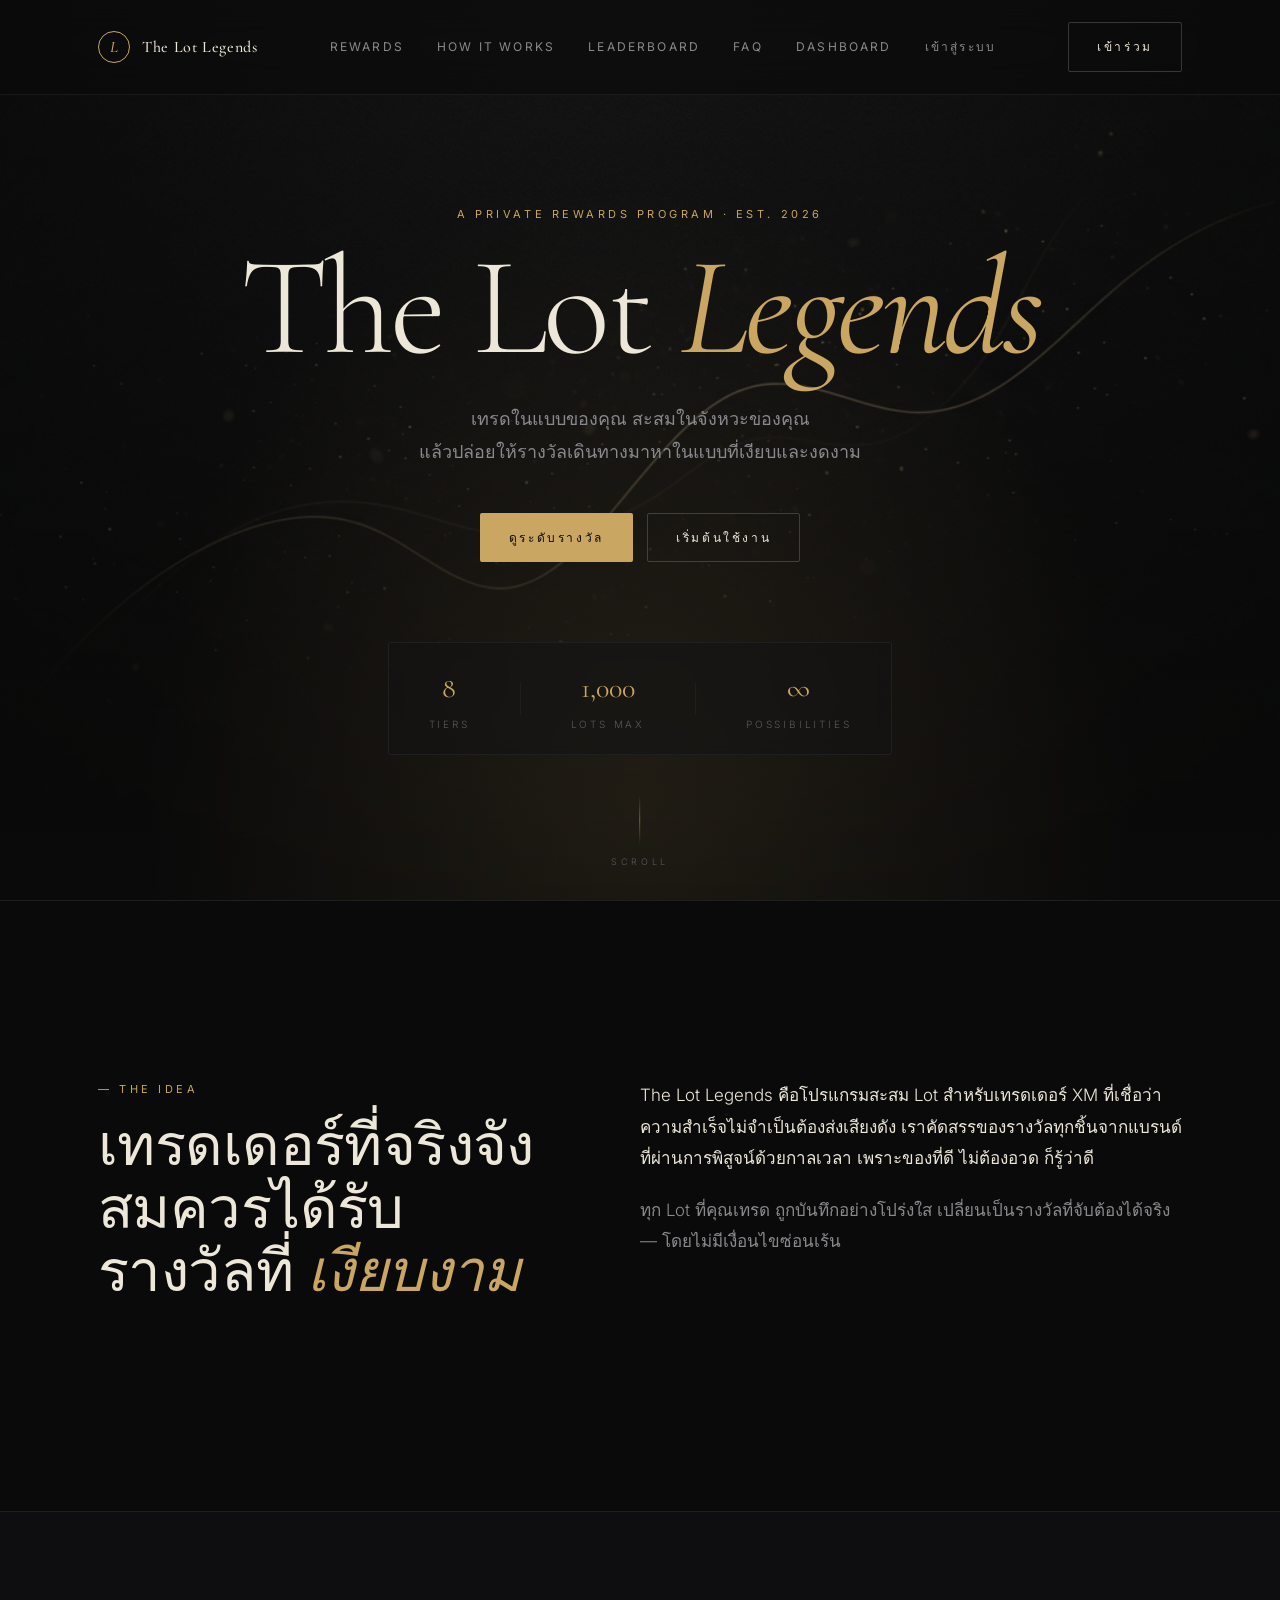
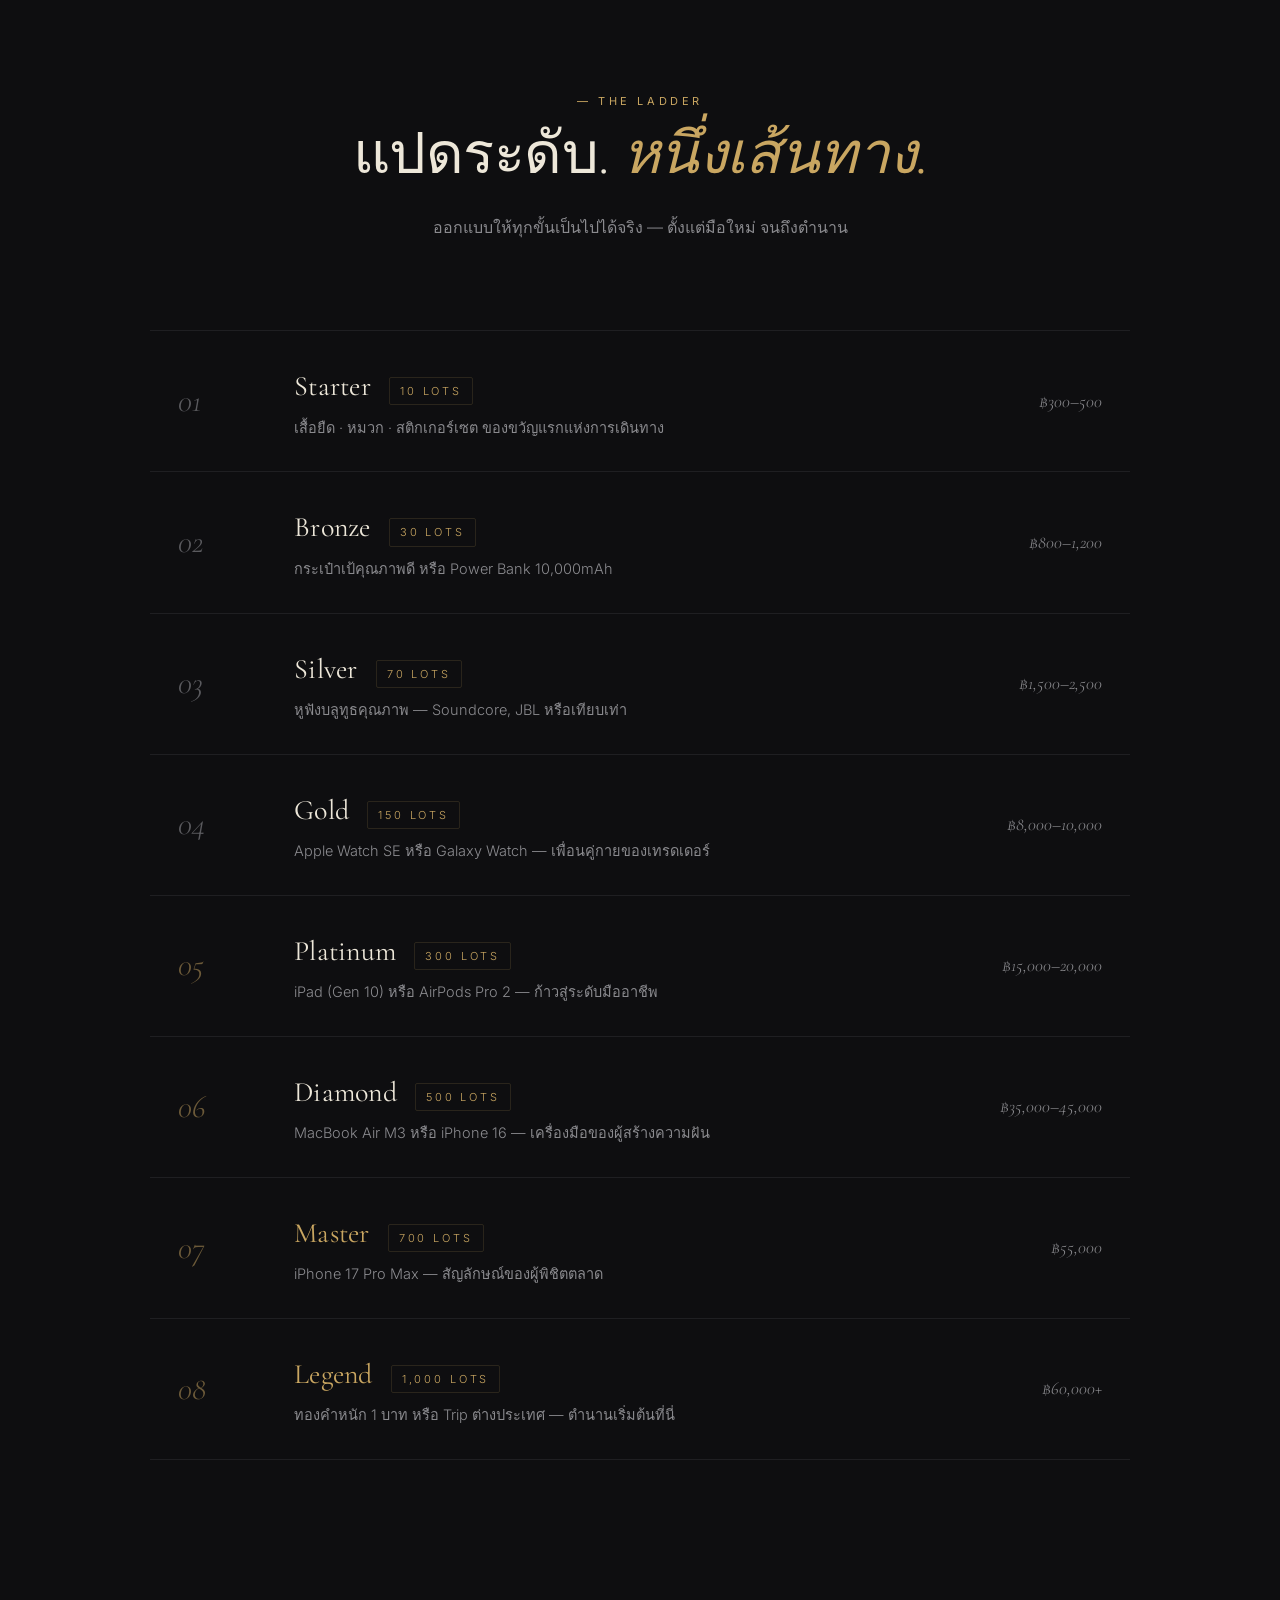
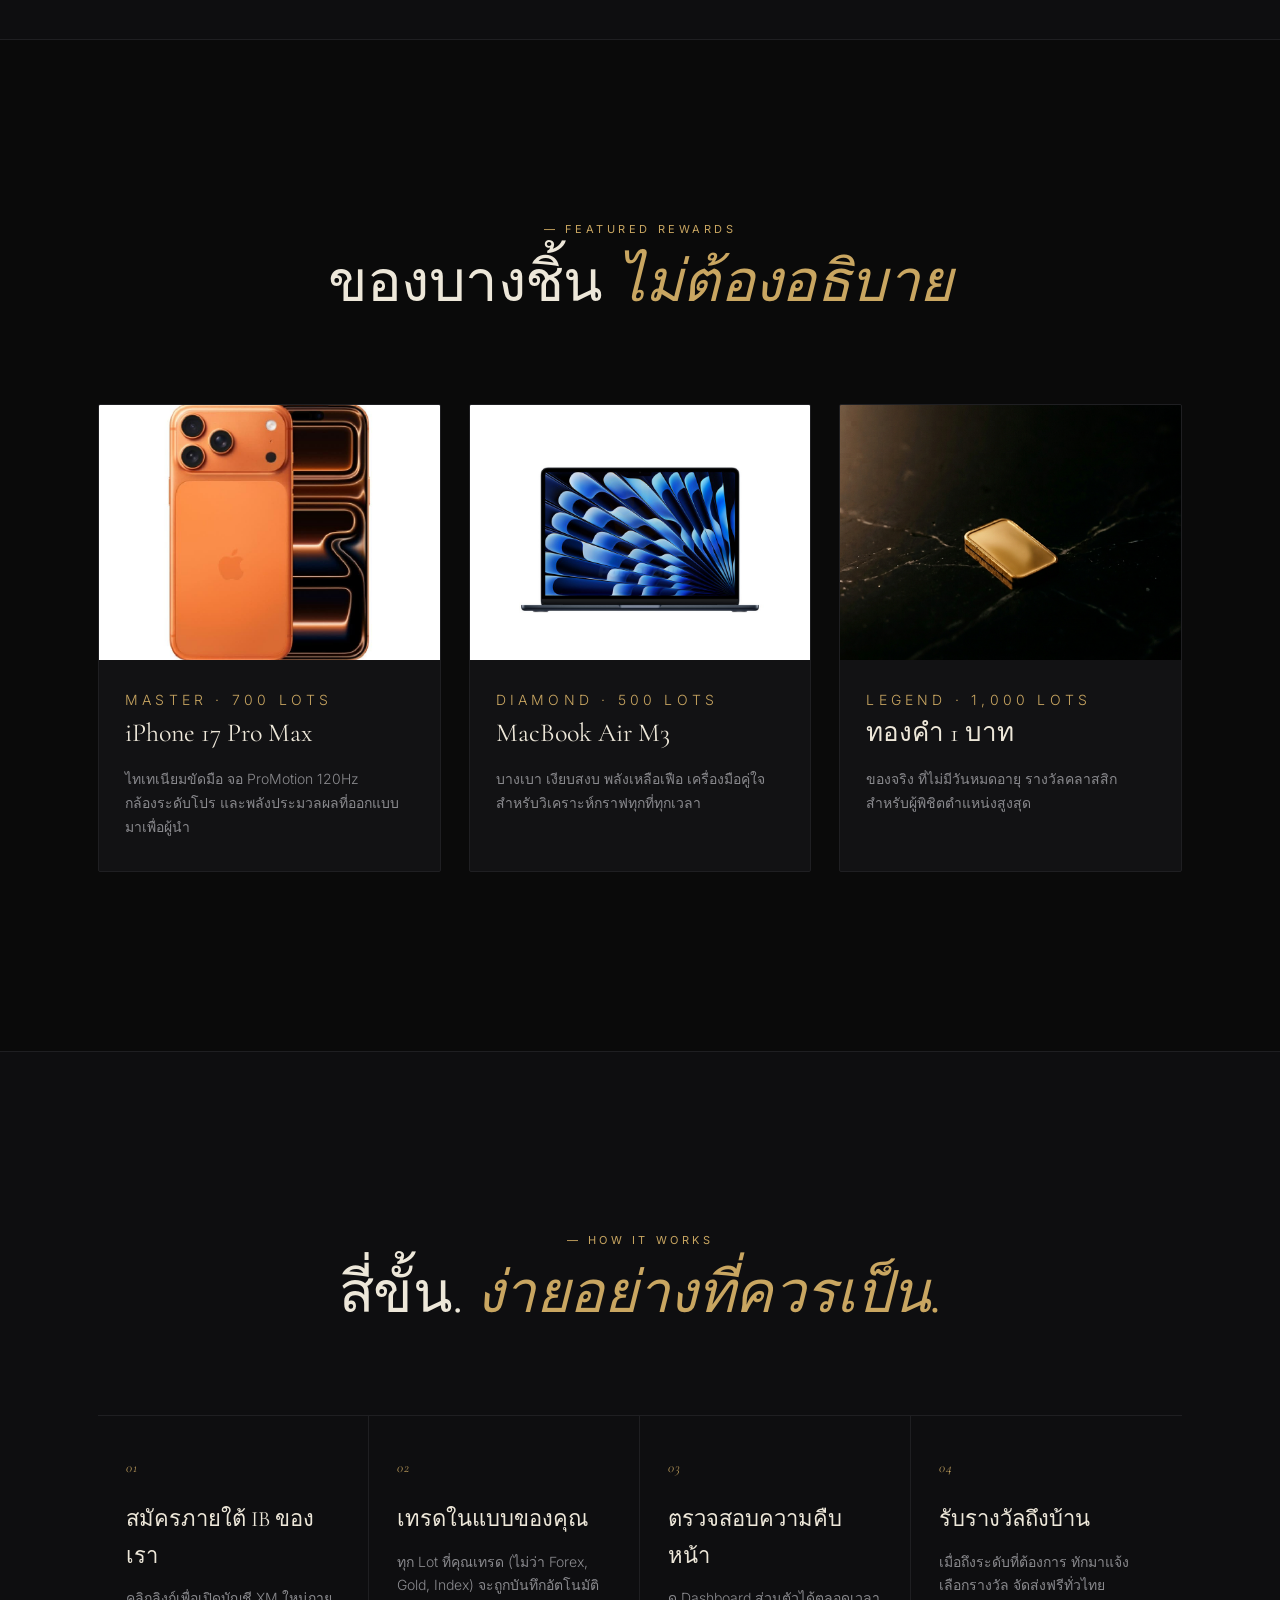
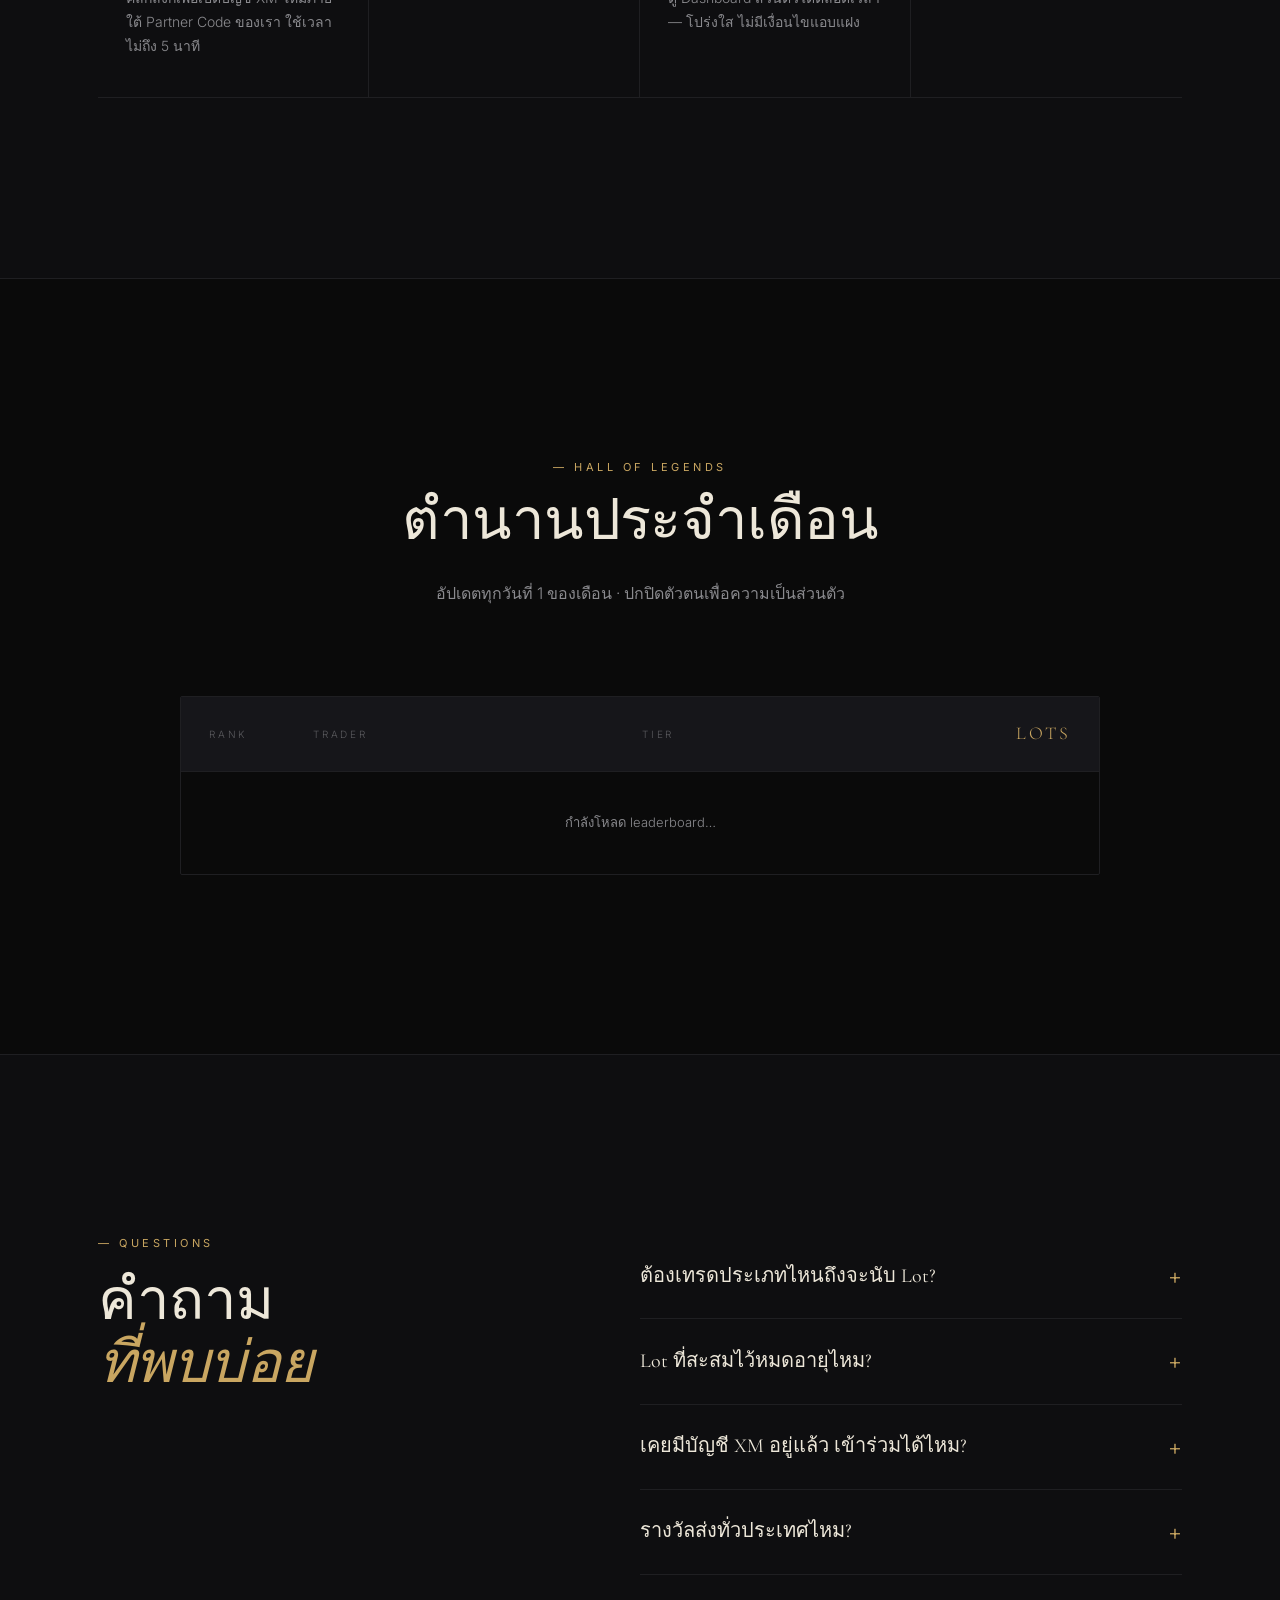
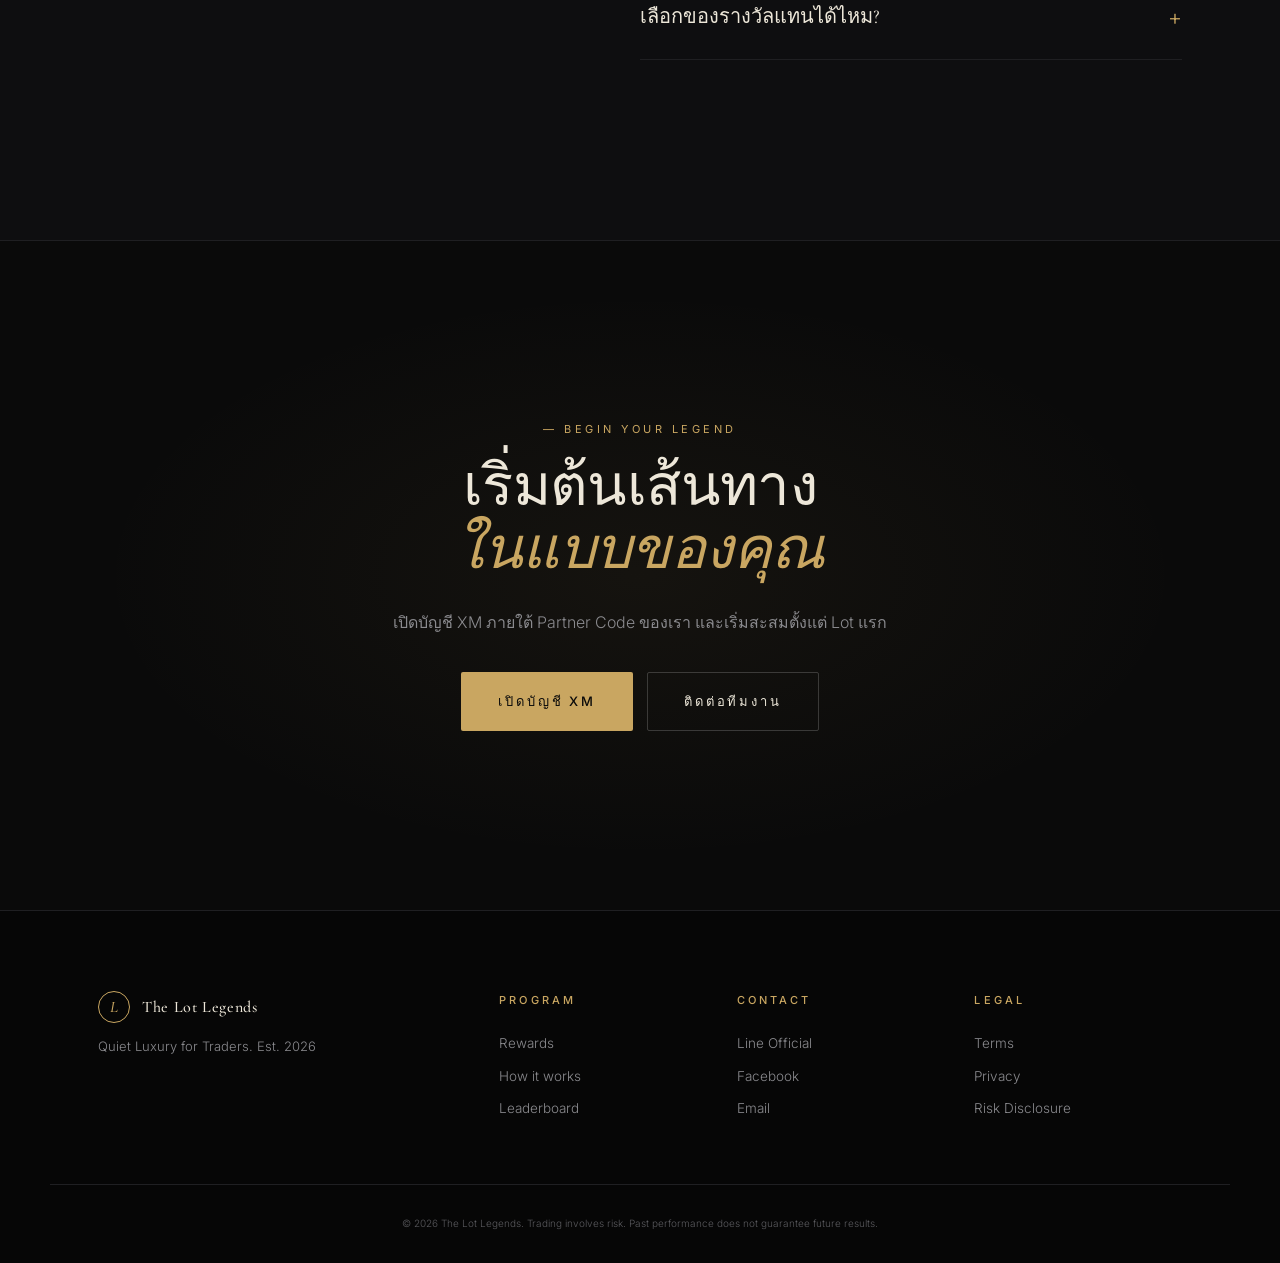
==== commit 4a40d2b2: "feat(rewards): add provided product images to tiers Use the supplied Apple Watch, iPad, MacBook, and" ====
--- a/index.html
+++ b/index.html
@@ -3,6 +3,12 @@
 <head>
   <meta charset="UTF-8" />
   <meta name="viewport" content="width=device-width, initial-scale=1.0" />
+  <meta name="theme-color" content="#0A0A0A" />
+  <meta name="mobile-web-app-capable" content="yes" />
+  <meta name="apple-mobile-web-app-capable" content="yes" />
+  <meta name="apple-mobile-web-app-status-bar-style" content="black-translucent" />
+  <link rel="manifest" href="site.webmanifest" />
+  <link rel="icon" href="app-icon.svg" type="image/svg+xml" />
   <title>The Lot Legends — Quiet Luxury for Traders</title>
   <meta name="description" content="The Lot Legends — โปรแกรมสะสม Lot สำหรับเทรดเดอร์ XM แลกของรางวัลระดับพรีเมียม เรียบหรู คลาสสิก ไม่ตะโกน" />
 
@@ -241,7 +247,7 @@
       <div class="cards">
         <article class="card">
           <div class="card__img">
-            <img src="assets/tier-iphone.png" alt="iPhone 17 Pro Max" loading="lazy" />
+            <img src="assets/tier-iphone-new.png" alt="iPhone 17 Pro Max" loading="lazy" />
           </div>
           <div class="card__body">
             <p class="card__tier">Master · 700 Lots</p>
@@ -255,7 +261,7 @@
 
         <article class="card">
           <div class="card__img">
-            <img src="assets/tier-macbook.png" alt="MacBook Air M3" loading="lazy" />
+            <img src="assets/tier-macbook-new.png" alt="MacBook Air M3" loading="lazy" />
           </div>
           <div class="card__body">
             <p class="card__tier">Diamond · 500 Lots</p>
--- a/styles.css
+++ b/styles.css
@@ -18,6 +18,8 @@
   --gold:           #C9A661;   /* champagne */
   --gold-soft:     rgba(201,166,97,0.5);
   --gold-faint:    rgba(201,166,97,0.15);
+  --muted:         var(--ink-muted);
+  --bg-elev:       var(--surface-2);
 
   /* Type */
   --serif:  'Cormorant Garamond', 'Times New Roman', serif;
@@ -49,6 +51,9 @@
 a { color: inherit; text-decoration: none; transition: color .3s var(--ease); }
 button { font-family: inherit; cursor: pointer; }
 ol, ul { list-style: none; padding: 0; margin: 0; }
+
+/* Keep iOS from zooming inputs on focus */
+input, select, textarea, button { font-size: 16px; }
 
 ::selection { background: var(--gold-faint); color: var(--ink); }
 
@@ -1445,7 +1450,7 @@
    AUTH (login) page
    ───────────────────────────────────────────── */
 .auth {
-  min-height: calc(100vh - 220px);
+  min-height: calc(100dvh - 220px);
   display: grid;
   place-items: center;
   padding: clamp(80px, 10vw, 120px) 0 60px;
@@ -1533,6 +1538,16 @@
   letter-spacing: 0.01em;
 }
 .form__error--global { margin-top: 18px; }
+.form__ok {
+  background: rgba(104, 163, 122, 0.10);
+  color: #A8D3B3;
+  border: 1px solid rgba(104, 163, 122, 0.32);
+  padding: 11px 14px;
+  border-radius: 2px;
+  font-size: 13px;
+  margin: 12px 0 4px;
+  letter-spacing: 0.01em;
+}
 
 .btn[disabled],
 .btn:disabled {
@@ -1580,6 +1595,8 @@
   width: 100%;
   max-width: 460px;
   background: var(--surface);
+  max-height: min(86dvh, 760px);
+  overflow-y: auto;
   transform: translateY(8px) scale(0.99);
   transition: transform .35s var(--ease);
 }
@@ -1825,6 +1842,86 @@
 .cell-edit__form .btn--sm { padding: 4px 10px; font-size: 11px; }
 .cell-edit__error { margin: 6px 0 0; font-size: 11px; }
 
+/* Personal trade journal (dashboard) */
+.journal-hint {
+  font-size: 12px;
+  line-height: 1.5;
+  color: var(--muted);
+  margin: 0 0 12px;
+  padding: 10px 12px;
+  border-left: 2px solid var(--gold-soft);
+  background: rgba(255,255,255,0.02);
+  border-radius: 0 2px 2px 0;
+}
+.journal-summary {
+  display: flex;
+  flex-wrap: wrap;
+  gap: 8px 16px;
+  font-size: 12px;
+  color: var(--muted);
+  margin: 0 0 12px;
+}
+.journal-summary strong {
+  color: var(--ink);
+  font-weight: 500;
+}
+.journal-summary .pnl-pos { color: #9cc9a0; }
+.journal-summary .pnl-neg { color: #c98a8a; }
+.activity {
+  list-style: none;
+  margin: 0;
+  padding: 0;
+}
+.activity > li {
+  display: grid;
+  grid-template-columns: 92px 1fr minmax(0,5.5em) 6.5em;
+  gap: 8px 12px;
+  align-items: center;
+  padding: 10px 0;
+  border-bottom: 1px solid rgba(255,255,255,0.06);
+  font-size: 13px;
+}
+@media (max-width: 520px) {
+  .activity > li {
+    grid-template-columns: 1fr 1fr;
+    grid-template-rows: auto auto;
+  }
+  .activity .act__date { grid-column: 1 / -1; }
+  .activity .act__lot { text-align: right; }
+  .activity .act__pnl { grid-column: 1 / -1; text-align: right; }
+}
+
+@media (max-width: 820px) {
+  .btn { white-space: normal; }
+  .btn--lg { width: 100%; }
+  .auth { padding-top: clamp(92px, 18vw, 120px); }
+  .modal { padding: 12px; }
+}
+.act__lot { font-variant-numeric: tabular-nums; }
+.act__pnl {
+  font-size: 12px;
+  font-variant-numeric: tabular-nums;
+  text-align: right;
+  min-width: 72px;
+}
+.act__pnl--pos { color: #9cc9a0; }
+.act__pnl--neg { color: #c98a8a; }
+.act__pnl--zero { color: var(--muted); }
+.lot-form textarea {
+  min-height: 64px;
+  width: 100%;
+  box-sizing: border-box;
+  padding: 8px 10px;
+  background: var(--bg-elev);
+  border: 1px solid var(--line);
+  color: var(--ink);
+  border-radius: 2px;
+  font: inherit;
+  font-size: 14px;
+  resize: vertical;
+}
+.field--hint { font-size: 11px; color: var(--muted); display: block; margin-top: 4px; }
+
 /* ─────────────────────────────────────────────
    Reduced motion
    ───────────────────────────────────────────── */
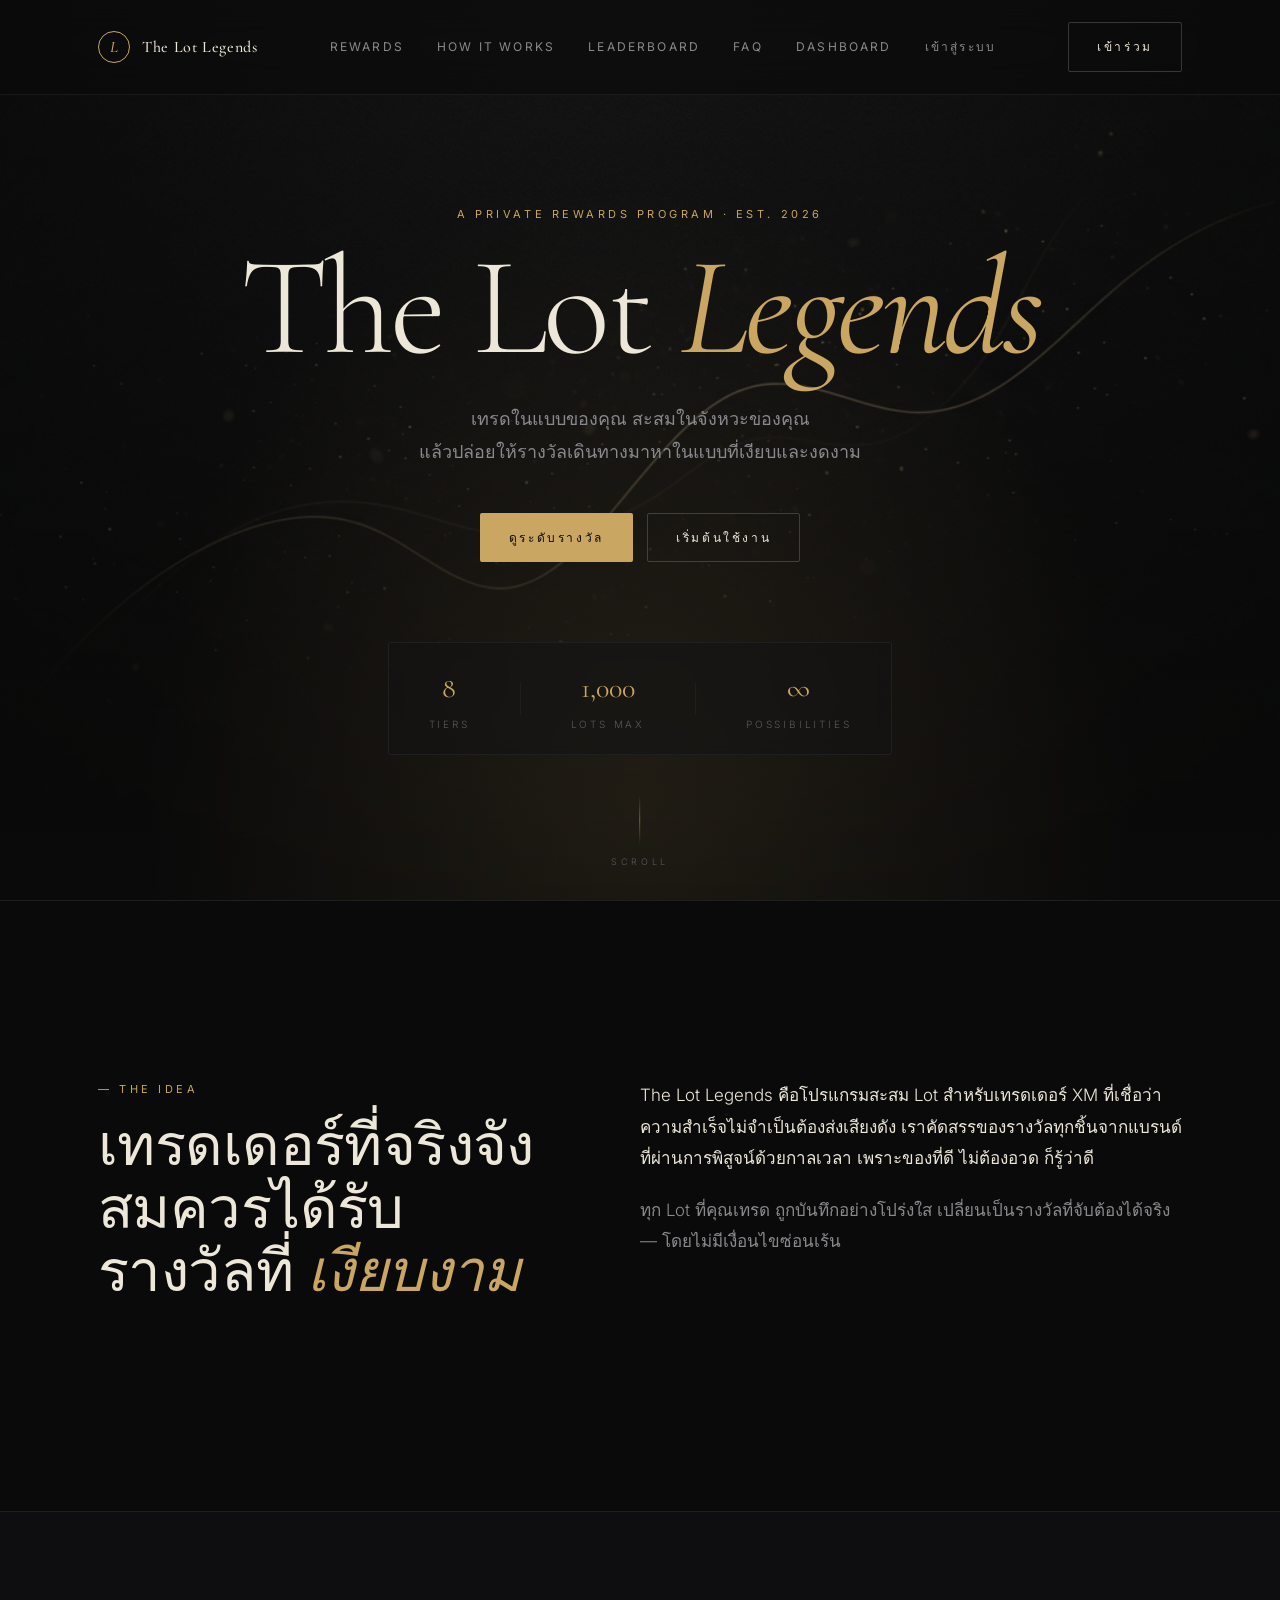
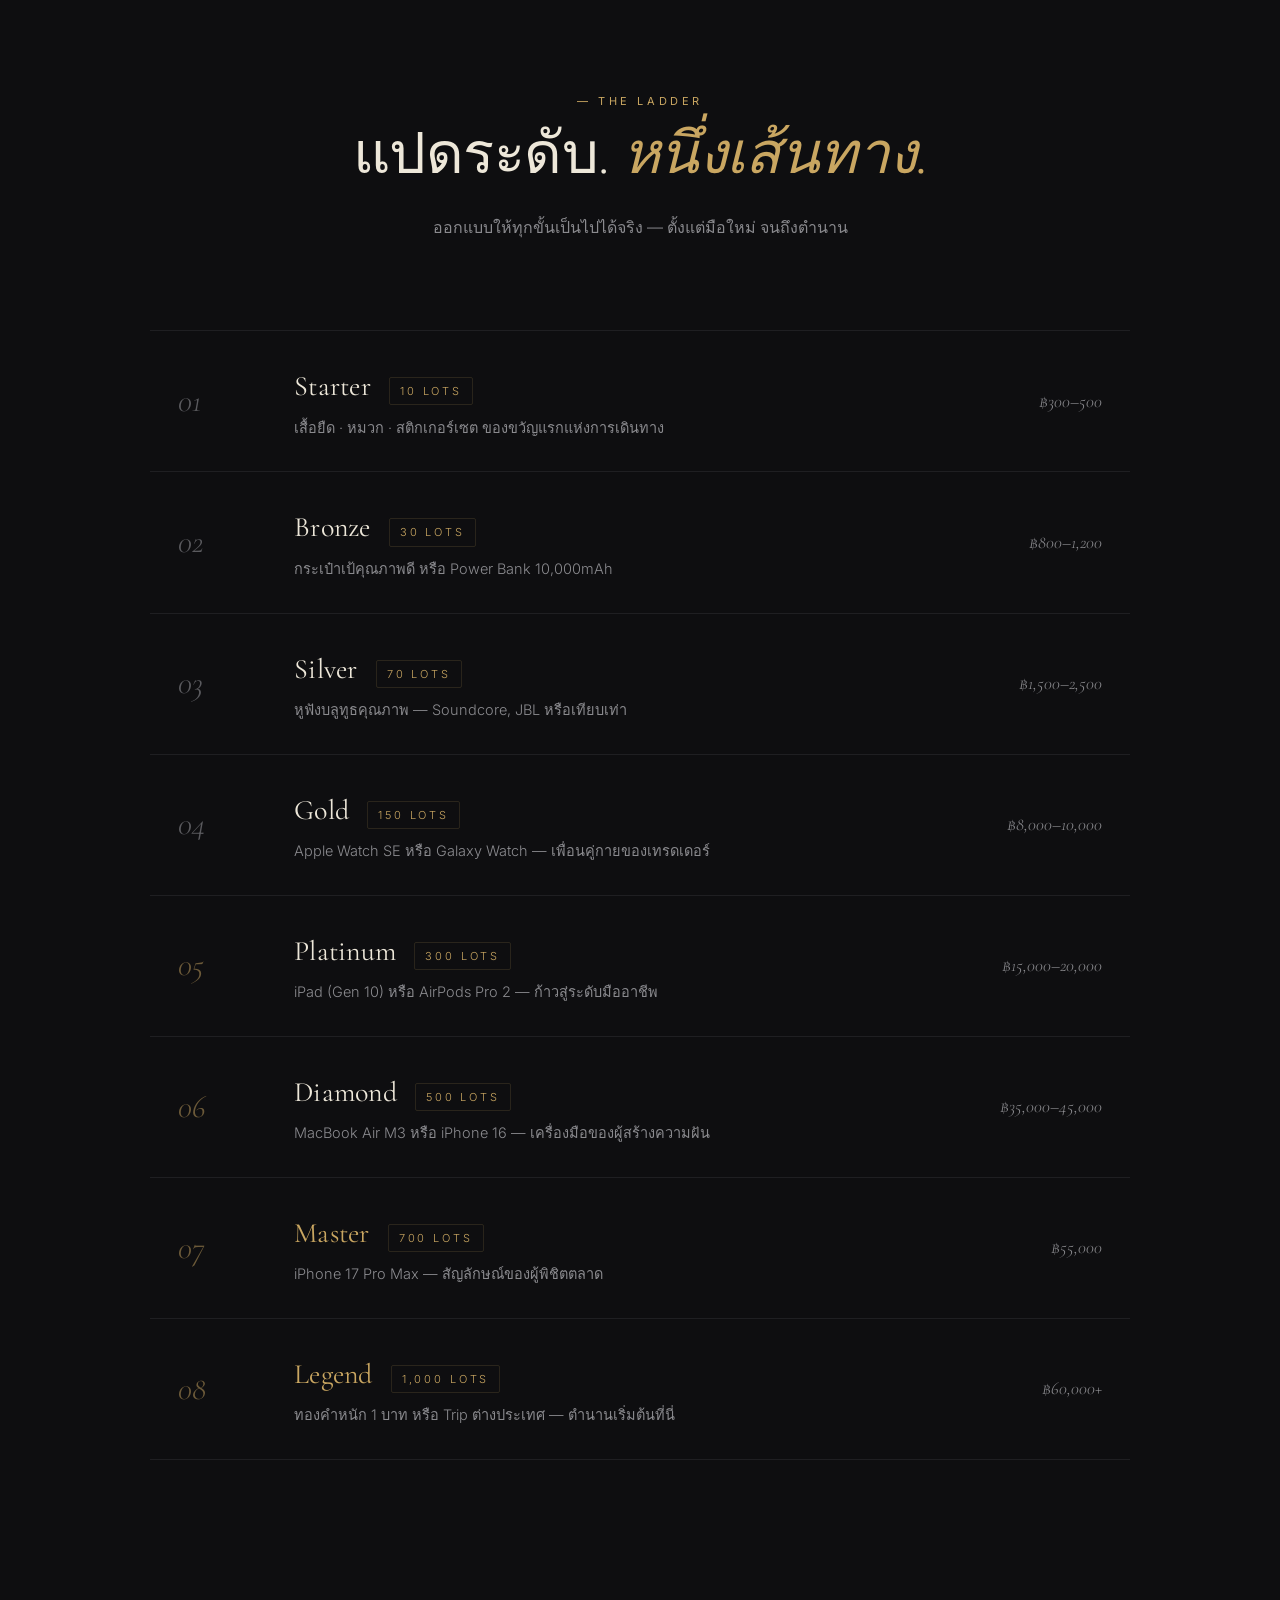
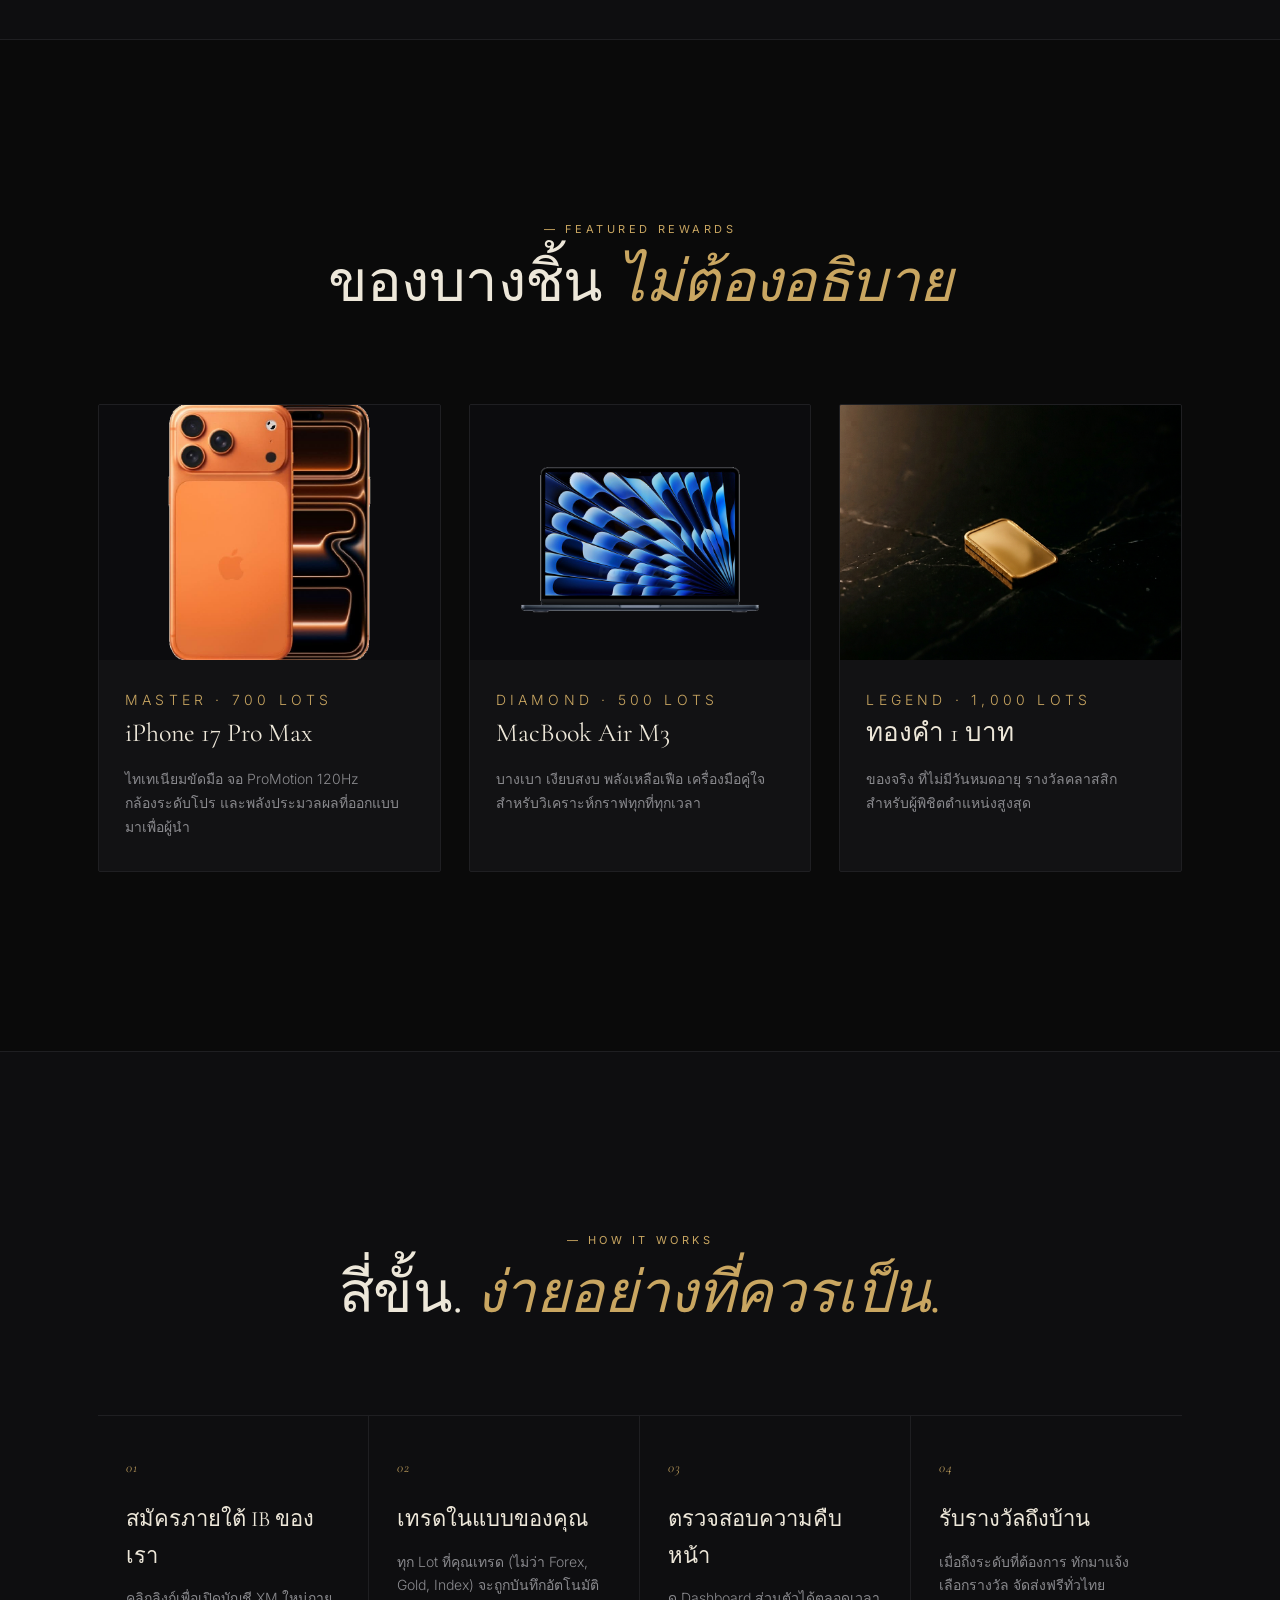
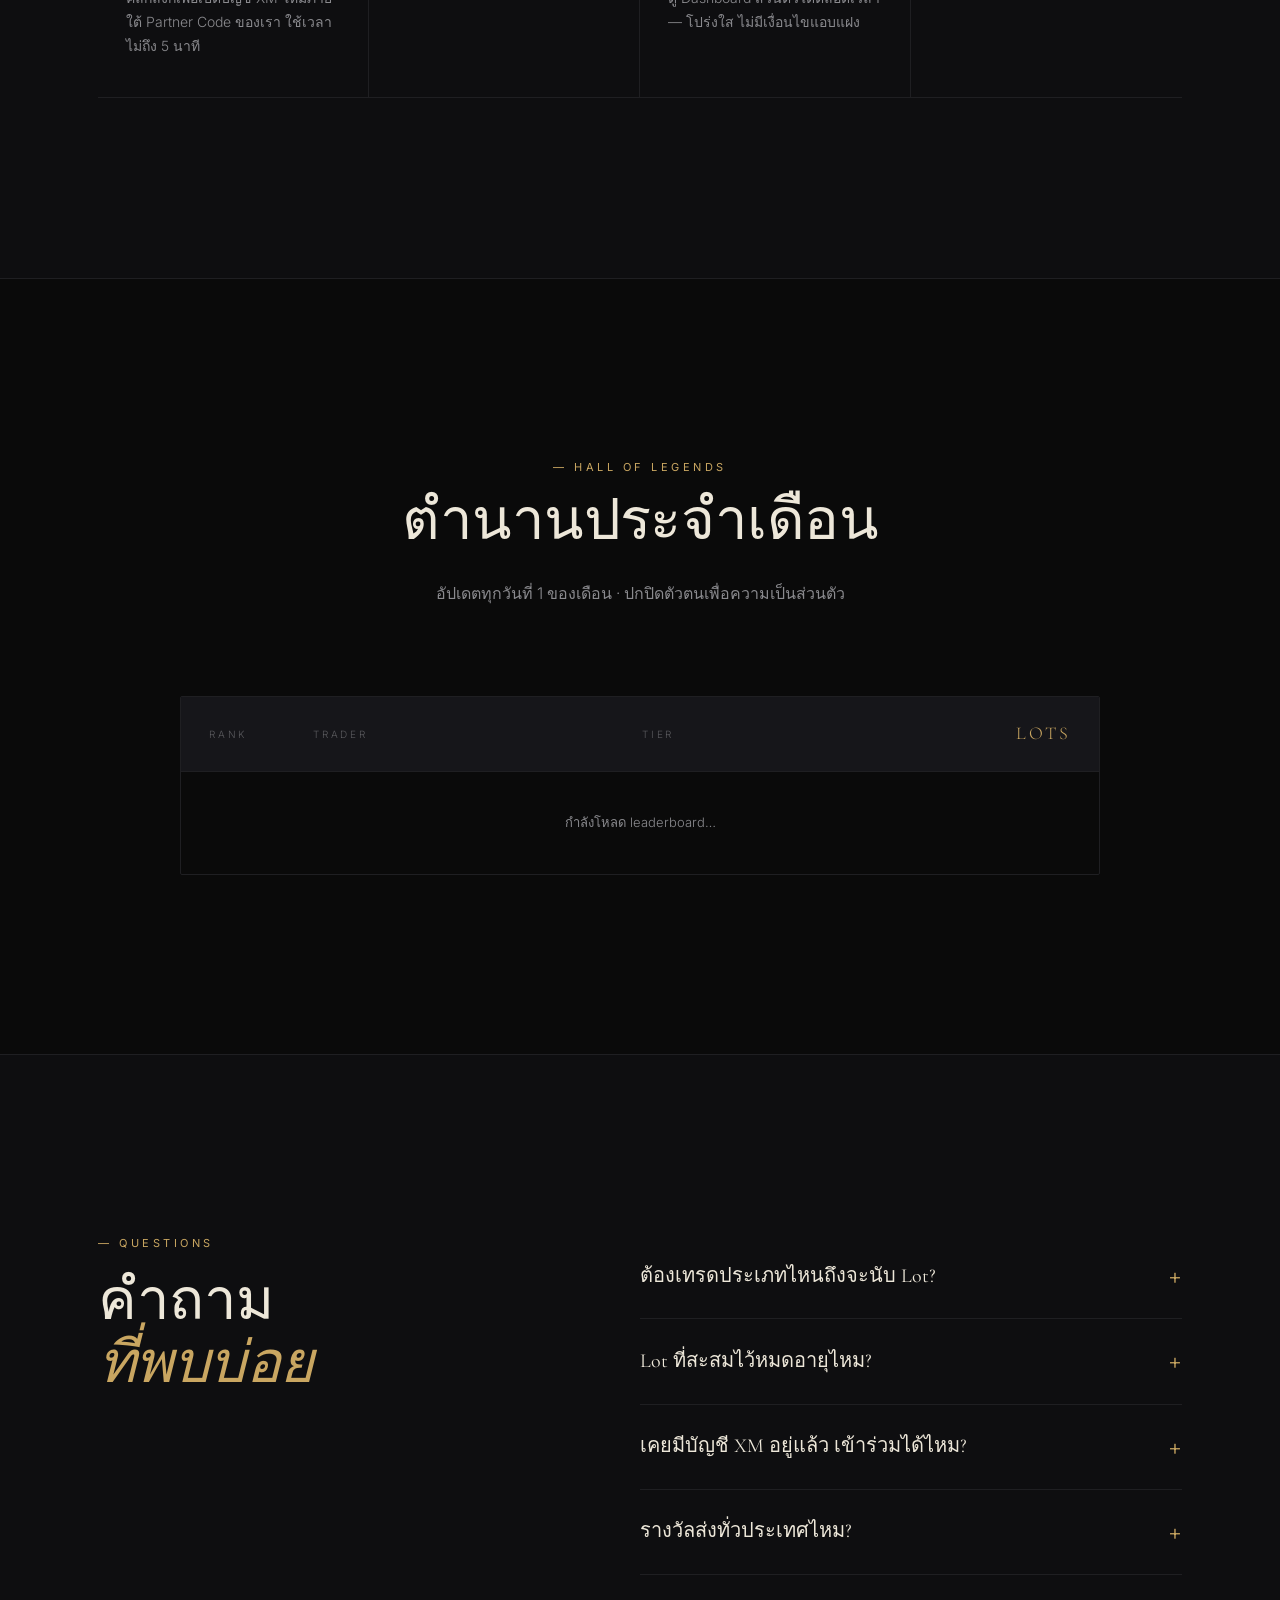
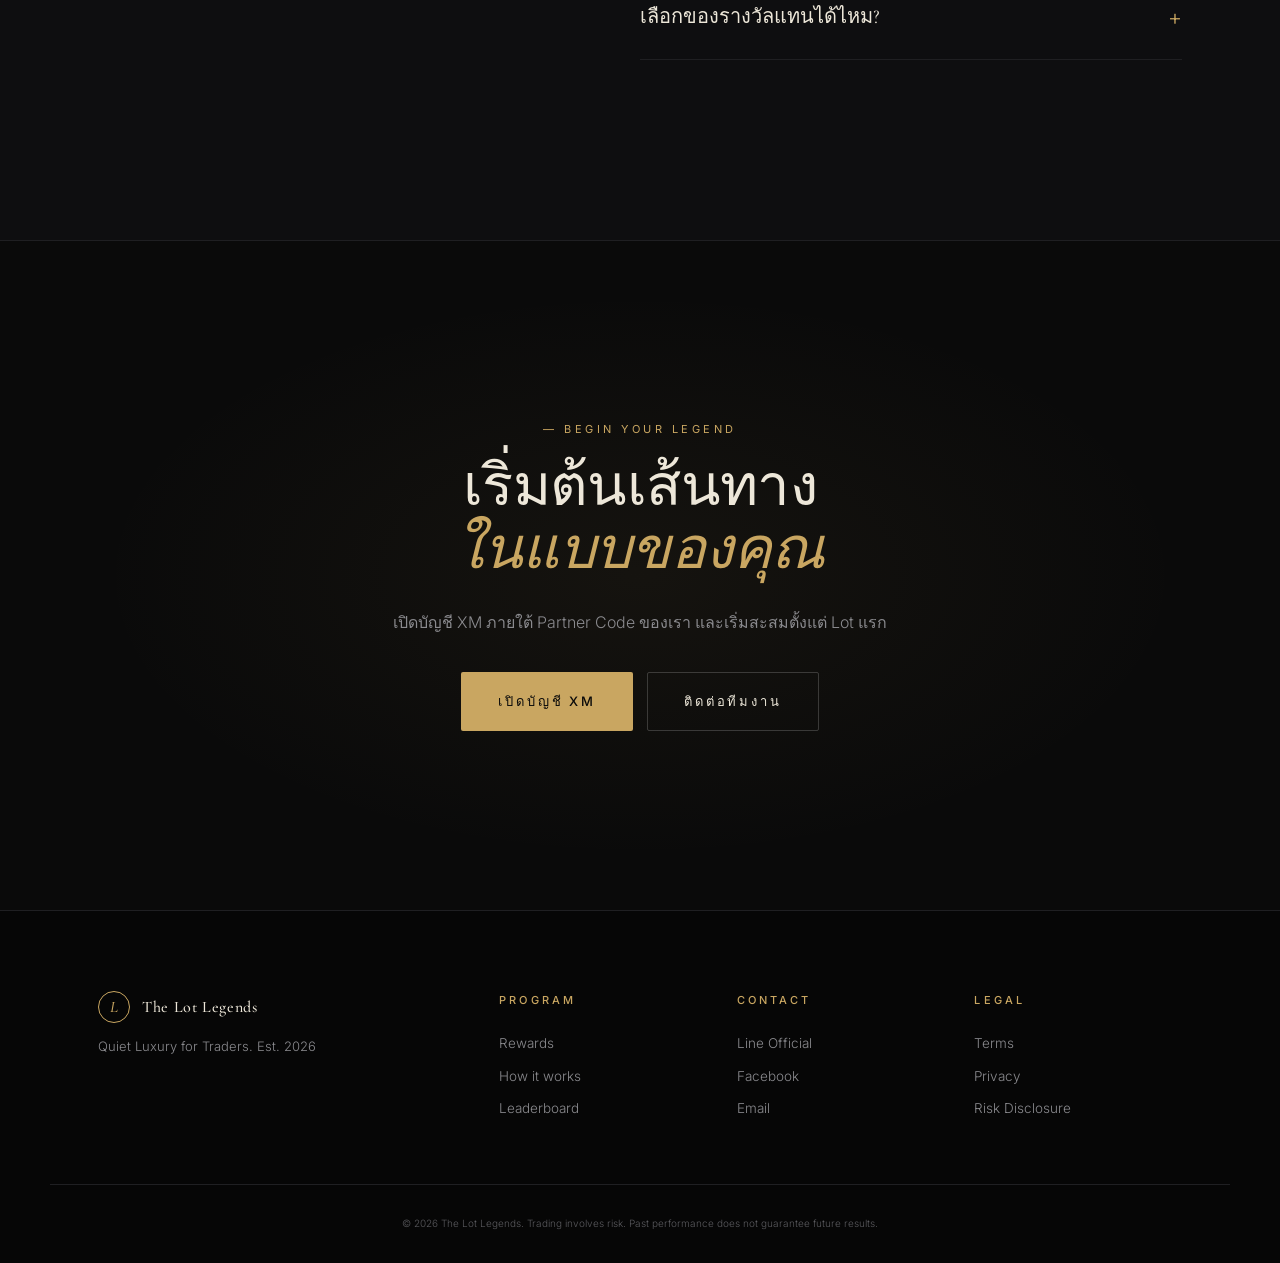
==== commit 0baa0bd9: "feat(rewards): theme iphone and macbook backgrounds on homepage Keep the newly provided reward photo" ====
--- a/index.html
+++ b/index.html
@@ -247,7 +247,7 @@
       <div class="cards">
         <article class="card">
           <div class="card__img">
-            <img src="assets/tier-iphone-new.png" alt="iPhone 17 Pro Max" loading="lazy" />
+            <img src="assets/tier-iphone-themed.png" alt="iPhone 17 Pro Max" loading="lazy" />
           </div>
           <div class="card__body">
             <p class="card__tier">Master · 700 Lots</p>
@@ -261,7 +261,7 @@
 
         <article class="card">
           <div class="card__img">
-            <img src="assets/tier-macbook-new.png" alt="MacBook Air M3" loading="lazy" />
+            <img src="assets/tier-macbook-themed.png" alt="MacBook Air M3" loading="lazy" />
           </div>
           <div class="card__body">
             <p class="card__tier">Diamond · 500 Lots</p>
